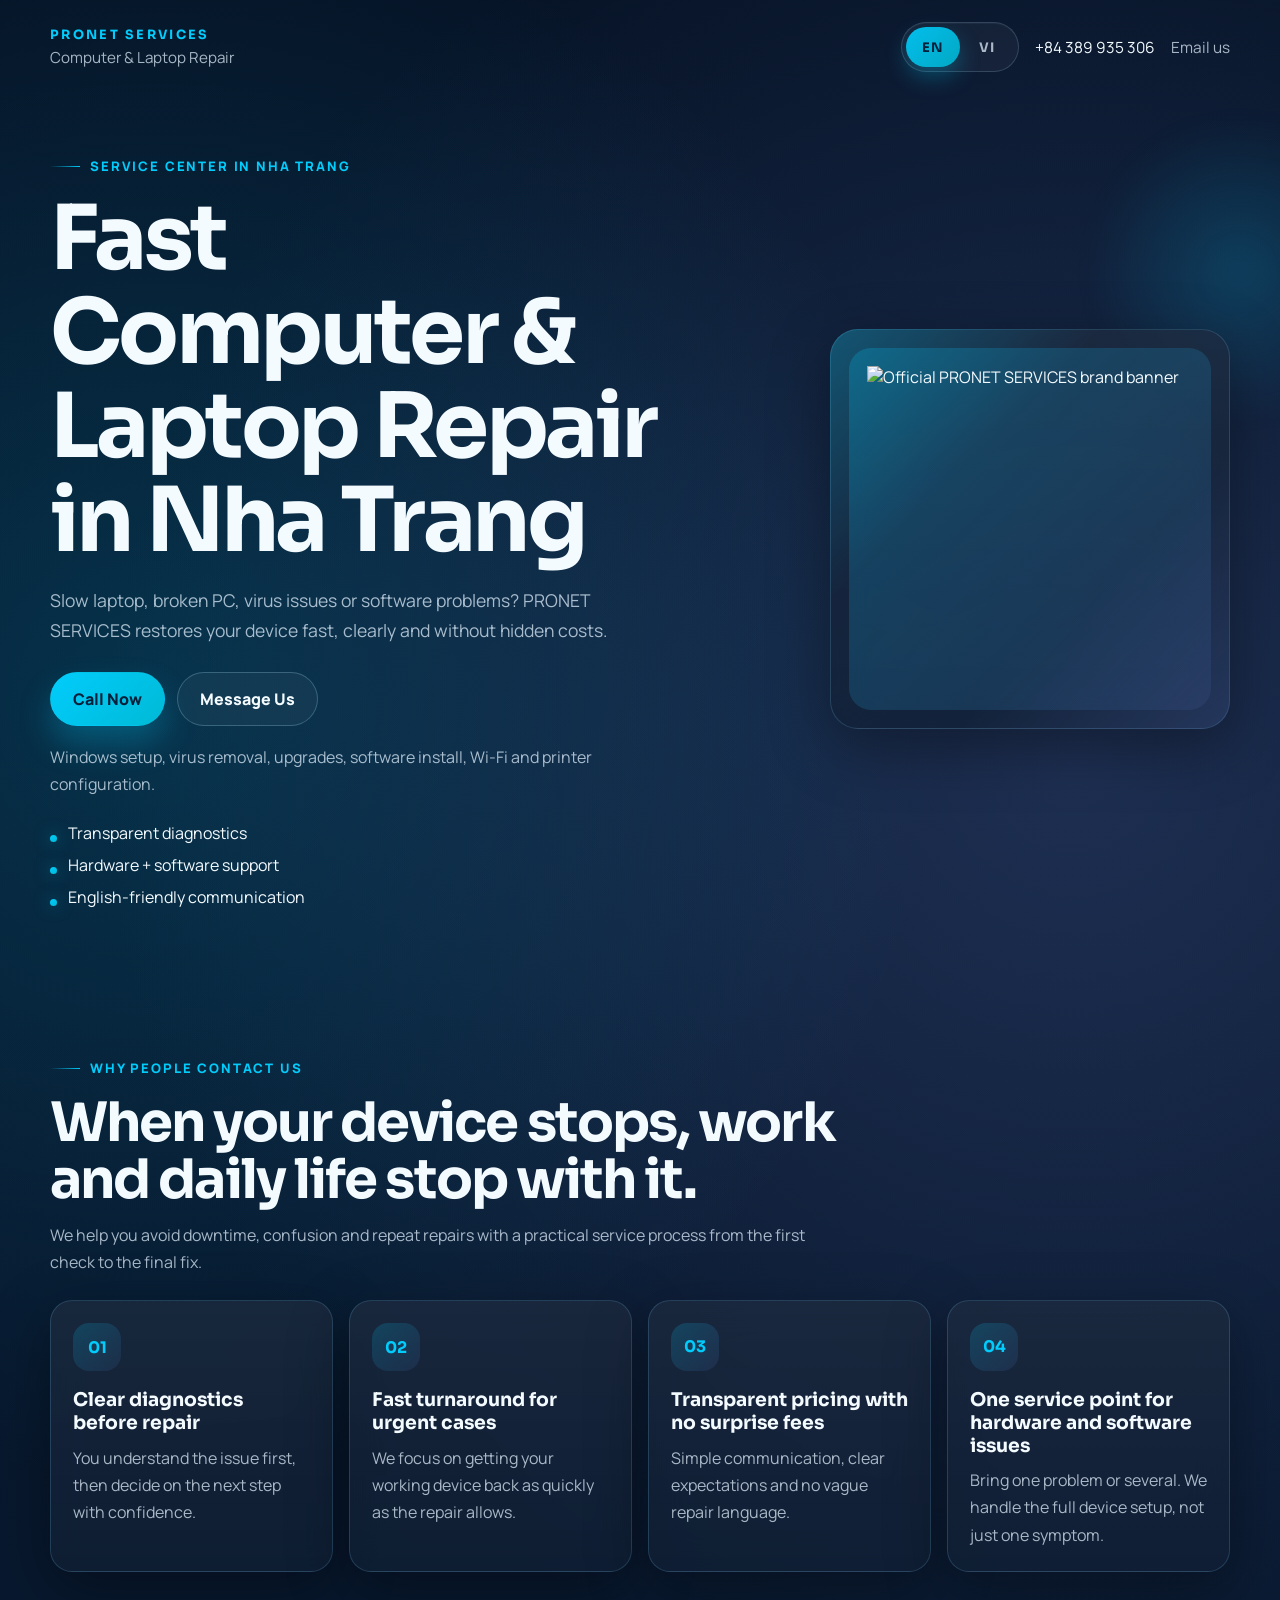
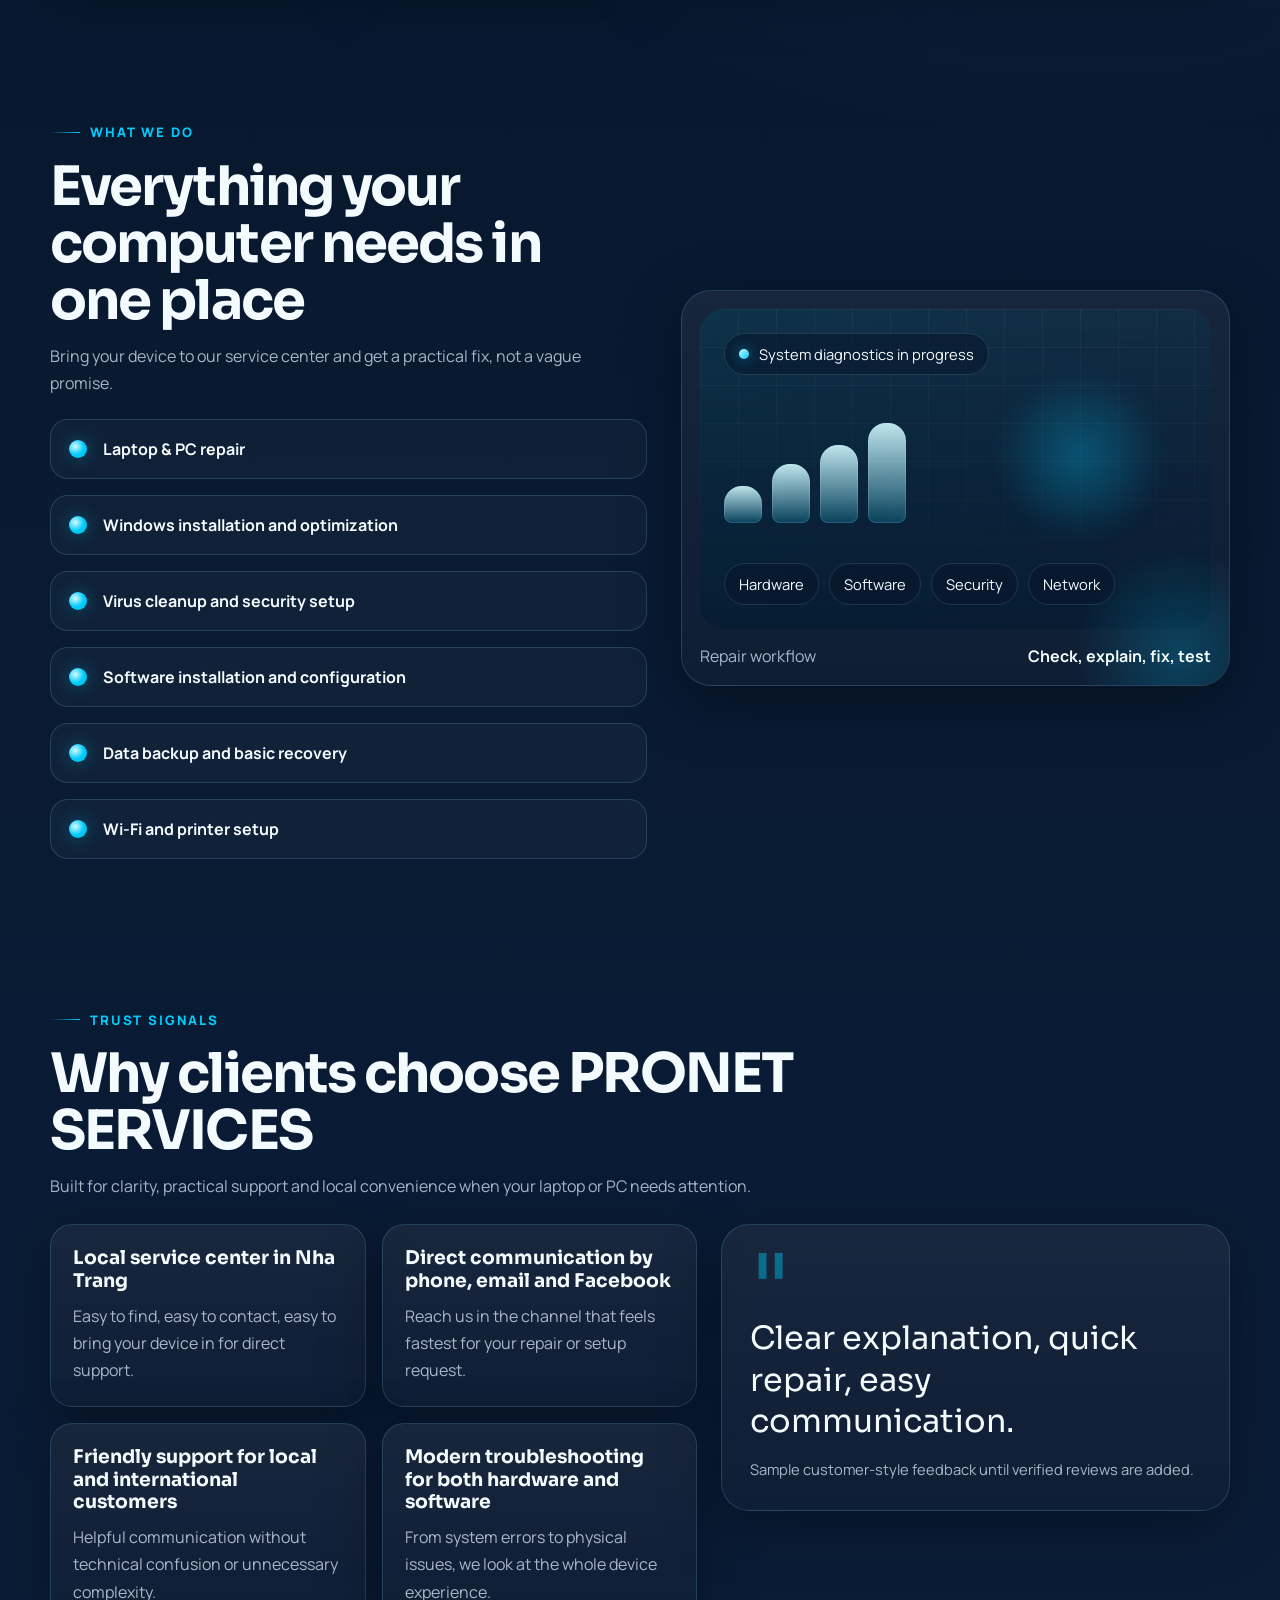
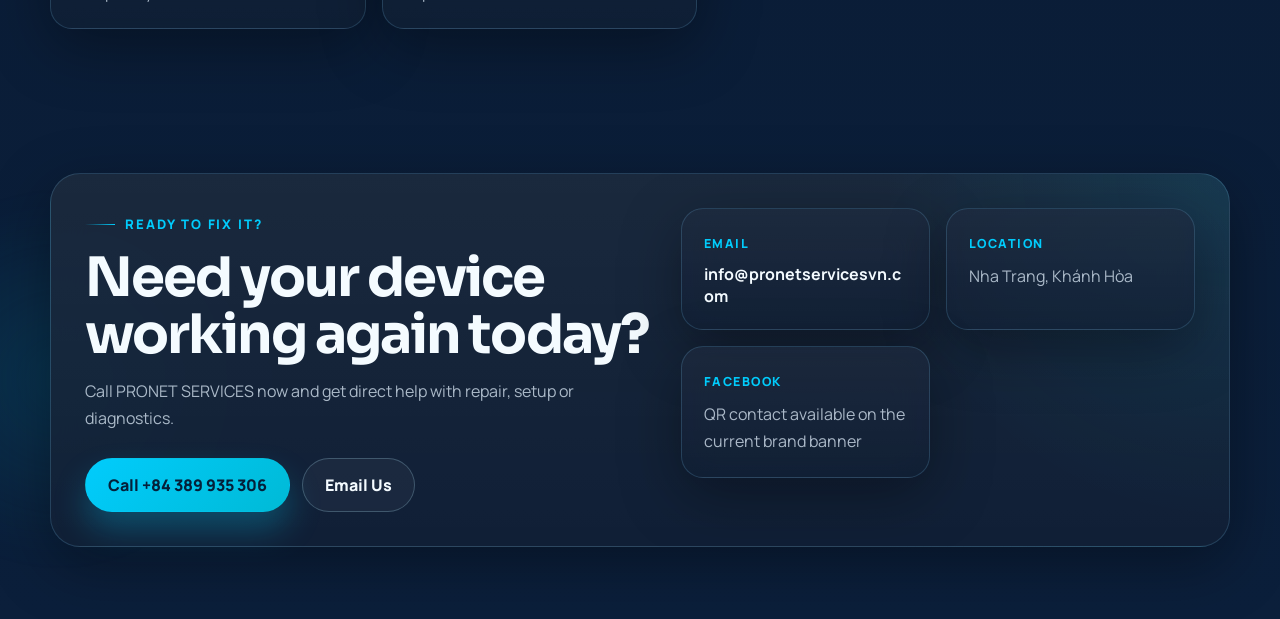
==== test/index.html @ 12da3a69 "Add base styles for the application with CSS variables and responsive design" ====
<!DOCTYPE html>
<html lang="en">
<head>
  <meta charset="UTF-8">
  <meta name="viewport" content="width=device-width, initial-scale=1.0">
  <title>PRONET SERVICES | Computer & Laptop Repair in Nha Trang</title>
  <meta
    name="description"
    content="Fast computer and laptop repair in Nha Trang. Windows setup, virus removal, upgrades, software installation, Wi-Fi and printer configuration."
    data-i18n-content="metaDescription"
  >
  <link rel="preconnect" href="https://fonts.googleapis.com">
  <link rel="preconnect" href="https://fonts.gstatic.com" crossorigin>
  <link
    href="https://fonts.googleapis.com/css2?family=Manrope:wght@400;500;600;700;800&family=Sora:wght@500;600;700;800&display=swap"
    rel="stylesheet"
  >
  <link rel="stylesheet" href="styles.css">
</head>
<body>
  <div class="page-shell">
    <header class="topbar">
      <a class="brand" href="#hero" aria-label="PRONET SERVICES home" data-i18n-aria-label="brandAriaLabel">
        <span class="brand-kicker">PRONET SERVICES</span>
        <span class="brand-text" data-i18n="brandText">Computer &amp; Laptop Repair</span>
      </a>

      <div class="topbar-actions">
        <div class="locale-switcher" role="group" aria-label="Language switcher" data-i18n-aria-label="languageSwitcher">
          <button class="locale-button is-active" type="button" data-lang="en" aria-pressed="true">EN</button>
          <button class="locale-button" type="button" data-lang="vi" aria-pressed="false">VI</button>
        </div>
        <a class="topbar-link" href="tel:+84389935306">+84 389 935 306</a>
        <a class="topbar-link muted" href="mailto:info@pronetservicesvn.com" data-i18n="emailUs">Email us</a>
      </div>
    </header>

    <main>
      <section class="hero section" id="hero">
        <div class="container hero-grid">
          <div class="hero-copy">
            <p class="eyebrow" data-i18n="heroEyebrow">Service Center in Nha Trang</p>
            <h1 data-i18n="heroTitle">Fast Computer &amp; Laptop Repair in Nha Trang</h1>
            <p class="hero-lead" data-i18n="heroLead">
              Slow laptop, broken PC, virus issues or software problems? PRONET SERVICES restores your
              device fast, clearly and without hidden costs.
            </p>

            <div class="cta-row">
              <a class="btn btn-primary" href="tel:+84389935306" data-i18n="callNow">Call Now</a>
              <a class="btn btn-secondary" href="mailto:info@pronetservicesvn.com" data-i18n="messageUs">Message Us</a>
            </div>

            <p class="support-line" data-i18n="supportLine">
              Windows setup, virus removal, upgrades, software install, Wi-Fi and printer configuration.
            </p>

            <ul class="hero-points" aria-label="Core benefits" data-i18n-aria-label="heroPointsAriaLabel">
              <li data-i18n="heroPoint1">Transparent diagnostics</li>
              <li data-i18n="heroPoint2">Hardware + software support</li>
              <li data-i18n="heroPoint3">English-friendly communication</li>
            </ul>
          </div>

          <div class="hero-visual">
            <div class="brand-card">
              <div class="image-frame">
                <img
                  src="Frame%2048096189.jpg"
                  alt="Official PRONET SERVICES brand banner"
                  data-i18n-alt="brandBannerAlt"
                  width="768"
                  height="768"
                  loading="eager"
                  decoding="async"
                >
              </div>
            </div>
          </div>
        </div>
      </section>

      <section class="benefits section" id="benefits">
        <div class="container">
          <div class="section-head">
            <p class="eyebrow" data-i18n="benefitsEyebrow">Why people contact us</p>
            <h2 data-i18n="benefitsTitle">When your device stops, work and daily life stop with it.</h2>
            <p data-i18n="benefitsLead">
              We help you avoid downtime, confusion and repeat repairs with a practical service process
              from the first check to the final fix.
            </p>
          </div>

          <div class="benefits-grid">
            <article class="info-card">
              <span class="card-index">01</span>
              <h3 data-i18n="benefit1Title">Clear diagnostics before repair</h3>
              <p data-i18n="benefit1Text">You understand the issue first, then decide on the next step with confidence.</p>
            </article>
            <article class="info-card">
              <span class="card-index">02</span>
              <h3 data-i18n="benefit2Title">Fast turnaround for urgent cases</h3>
              <p data-i18n="benefit2Text">We focus on getting your working device back as quickly as the repair allows.</p>
            </article>
            <article class="info-card">
              <span class="card-index">03</span>
              <h3 data-i18n="benefit3Title">Transparent pricing with no surprise fees</h3>
              <p data-i18n="benefit3Text">Simple communication, clear expectations and no vague repair language.</p>
            </article>
            <article class="info-card">
              <span class="card-index">04</span>
              <h3 data-i18n="benefit4Title">One service point for hardware and software issues</h3>
              <p data-i18n="benefit4Text">Bring one problem or several. We handle the full device setup, not just one symptom.</p>
            </article>
          </div>
        </div>
      </section>

      <section class="services section" id="services">
        <div class="container services-grid">
          <div class="services-copy">
            <div class="section-head compact">
              <p class="eyebrow" data-i18n="servicesEyebrow">What we do</p>
              <h2 data-i18n="servicesTitle">Everything your computer needs in one place</h2>
              <p data-i18n="servicesLead">
                Bring your device to our service center and get a practical fix, not a vague promise.
              </p>
            </div>

            <div class="service-list" role="list" aria-label="Services" data-i18n-aria-label="servicesListAriaLabel">
              <div class="service-item" role="listitem" data-i18n="service1">Laptop &amp; PC repair</div>
              <div class="service-item" role="listitem" data-i18n="service2">Windows installation and optimization</div>
              <div class="service-item" role="listitem" data-i18n="service3">Virus cleanup and security setup</div>
              <div class="service-item" role="listitem" data-i18n="service4">Software installation and configuration</div>
              <div class="service-item" role="listitem" data-i18n="service5">Data backup and basic recovery</div>
              <div class="service-item" role="listitem" data-i18n="service6">Wi-Fi and printer setup</div>
            </div>
          </div>

          <div class="service-visual-card" aria-hidden="true">
            <div class="visual-screen">
              <div class="screen-glow"></div>
              <div class="screen-grid"></div>
              <div class="screen-content">
                <div class="status-row">
                  <span class="status-dot"></span>
                  <span data-i18n="statusRow">System diagnostics in progress</span>
                </div>
                <div class="signal-bars">
                  <span></span>
                  <span></span>
                  <span></span>
                  <span></span>
                </div>
                <div class="visual-tags">
                  <span data-i18n="tagHardware">Hardware</span>
                  <span data-i18n="tagSoftware">Software</span>
                  <span data-i18n="tagSecurity">Security</span>
                  <span data-i18n="tagNetwork">Network</span>
                </div>
              </div>
            </div>
            <div class="visual-footer">
              <span data-i18n="workflowLabel">Repair workflow</span>
              <strong data-i18n="workflowValue">Check, explain, fix, test</strong>
            </div>
          </div>
        </div>
      </section>

      <section class="trust section" id="trust">
        <div class="container">
          <div class="section-head">
            <p class="eyebrow" data-i18n="trustEyebrow">Trust signals</p>
            <h2 data-i18n="trustTitle">Why clients choose PRONET SERVICES</h2>
            <p data-i18n="trustLead">
              Built for clarity, practical support and local convenience when your laptop or PC needs
              attention.
            </p>
          </div>

          <div class="trust-layout">
            <div class="trust-grid">
              <article class="trust-card">
                <h3 data-i18n="trust1Title">Local service center in Nha Trang</h3>
                <p data-i18n="trust1Text">Easy to find, easy to contact, easy to bring your device in for direct support.</p>
              </article>
              <article class="trust-card">
                <h3 data-i18n="trust2Title">Direct communication by phone, email and Facebook</h3>
                <p data-i18n="trust2Text">Reach us in the channel that feels fastest for your repair or setup request.</p>
              </article>
              <article class="trust-card">
                <h3 data-i18n="trust3Title">Friendly support for local and international customers</h3>
                <p data-i18n="trust3Text">Helpful communication without technical confusion or unnecessary complexity.</p>
              </article>
              <article class="trust-card">
                <h3 data-i18n="trust4Title">Modern troubleshooting for both hardware and software</h3>
                <p data-i18n="trust4Text">From system errors to physical issues, we look at the whole device experience.</p>
              </article>
            </div>

            <aside class="quote-panel">
              <p class="quote-mark">"</p>
              <blockquote data-i18n="quoteText">
                Clear explanation, quick repair, easy communication.
              </blockquote>
              <p class="quote-note" data-i18n="quoteNote">Sample customer-style feedback until verified reviews are added.</p>
            </aside>
          </div>
        </div>
      </section>

      <section class="contact section" id="contact">
        <div class="container">
          <div class="contact-card">
            <div class="contact-copy">
              <p class="eyebrow" data-i18n="contactEyebrow">Ready to fix it?</p>
              <h2 data-i18n="contactTitle">Need your device working again today?</h2>
              <p data-i18n="contactLead">
                Call PRONET SERVICES now and get direct help with repair, setup or diagnostics.
              </p>

              <div class="cta-row">
                <a class="btn btn-primary" href="tel:+84389935306" data-i18n="contactCall">Call +84 389 935 306</a>
                <a class="btn btn-secondary" href="mailto:info@pronetservicesvn.com" data-i18n="contactEmail">Email Us</a>
              </div>
            </div>

            <div class="contact-details">
              <div class="detail-card">
                <span class="detail-label" data-i18n="detailEmail">Email</span>
                <a href="mailto:info@pronetservicesvn.com">info@pronetservicesvn.com</a>
              </div>
              <div class="detail-card">
                <span class="detail-label" data-i18n="detailLocation">Location</span>
                <p data-i18n="locationValue">Nha Trang, Khanh Hoa</p>
              </div>
              <div class="detail-card">
                <span class="detail-label" data-i18n="detailFacebook">Facebook</span>
                <p data-i18n="facebookNote">QR contact available on the current brand banner</p>
              </div>
            </div>
          </div>
        </div>
      </section>
    </main>
  </div>

  <script>
    const translations = {
      en: {
        pageTitle: "PRONET SERVICES | Computer & Laptop Repair in Nha Trang",
        metaDescription: "Fast computer and laptop repair in Nha Trang. Windows setup, virus removal, upgrades, software installation, Wi-Fi and printer configuration.",
        brandAriaLabel: "PRONET SERVICES home",
        brandText: "Computer & Laptop Repair",
        languageSwitcher: "Language switcher",
        emailUs: "Email us",
        heroEyebrow: "Service Center in Nha Trang",
        heroTitle: "Fast Computer & Laptop Repair in Nha Trang",
        heroLead: "Slow laptop, broken PC, virus issues or software problems? PRONET SERVICES restores your device fast, clearly and without hidden costs.",
        callNow: "Call Now",
        messageUs: "Message Us",
        supportLine: "Windows setup, virus removal, upgrades, software install, Wi-Fi and printer configuration.",
        heroPointsAriaLabel: "Core benefits",
        heroPoint1: "Transparent diagnostics",
        heroPoint2: "Hardware + software support",
        heroPoint3: "English-friendly communication",
        brandBannerAlt: "Official PRONET SERVICES brand banner",
        benefitsEyebrow: "Why people contact us",
        benefitsTitle: "When your device stops, work and daily life stop with it.",
        benefitsLead: "We help you avoid downtime, confusion and repeat repairs with a practical service process from the first check to the final fix.",
        benefit1Title: "Clear diagnostics before repair",
        benefit1Text: "You understand the issue first, then decide on the next step with confidence.",
        benefit2Title: "Fast turnaround for urgent cases",
        benefit2Text: "We focus on getting your working device back as quickly as the repair allows.",
        benefit3Title: "Transparent pricing with no surprise fees",
        benefit3Text: "Simple communication, clear expectations and no vague repair language.",
        benefit4Title: "One service point for hardware and software issues",
        benefit4Text: "Bring one problem or several. We handle the full device setup, not just one symptom.",
        servicesEyebrow: "What we do",
        servicesTitle: "Everything your computer needs in one place",
        servicesLead: "Bring your device to our service center and get a practical fix, not a vague promise.",
        servicesListAriaLabel: "Services",
        service1: "Laptop & PC repair",
        service2: "Windows installation and optimization",
        service3: "Virus cleanup and security setup",
        service4: "Software installation and configuration",
        service5: "Data backup and basic recovery",
        service6: "Wi-Fi and printer setup",
        statusRow: "System diagnostics in progress",
        tagHardware: "Hardware",
        tagSoftware: "Software",
        tagSecurity: "Security",
        tagNetwork: "Network",
        workflowLabel: "Repair workflow",
        workflowValue: "Check, explain, fix, test",
        trustEyebrow: "Trust signals",
        trustTitle: "Why clients choose PRONET SERVICES",
        trustLead: "Built for clarity, practical support and local convenience when your laptop or PC needs attention.",
        trust1Title: "Local service center in Nha Trang",
        trust1Text: "Easy to find, easy to contact, easy to bring your device in for direct support.",
        trust2Title: "Direct communication by phone, email and Facebook",
        trust2Text: "Reach us in the channel that feels fastest for your repair or setup request.",
        trust3Title: "Friendly support for local and international customers",
        trust3Text: "Helpful communication without technical confusion or unnecessary complexity.",
        trust4Title: "Modern troubleshooting for both hardware and software",
        trust4Text: "From system errors to physical issues, we look at the whole device experience.",
        quoteText: "Clear explanation, quick repair, easy communication.",
        quoteNote: "Sample customer-style feedback until verified reviews are added.",
        contactEyebrow: "Ready to fix it?",
        contactTitle: "Need your device working again today?",
        contactLead: "Call PRONET SERVICES now and get direct help with repair, setup or diagnostics.",
        contactCall: "Call +84 389 935 306",
        contactEmail: "Email Us",
        detailEmail: "Email",
        detailLocation: "Location",
        locationValue: "Nha Trang, Khánh Hòa",
        detailFacebook: "Facebook",
        facebookNote: "QR contact available on the current brand banner"
      },
      vi: {
        pageTitle: "PRONET SERVICES | Sửa chữa máy tính và laptop tại Nha Trang",
        metaDescription: "Sửa chữa máy tính và laptop nhanh tại Nha Trang. Cài đặt Windows, diệt virus, nâng cấp, cài đặt phần mềm, cấu hình Wi-Fi và máy in.",
        brandAriaLabel: "Trang chủ PRONET SERVICES",
        brandText: "Sửa chữa máy tính và laptop",
        languageSwitcher: "Bộ chuyển đổi ngôn ngữ",
        emailUs: "Gửi email",
        heroEyebrow: "Trung tâm dịch vụ tại Nha Trang",
        heroTitle: "Sửa chữa máy tính và laptop nhanh tại Nha Trang",
        heroLead: "Laptop chậm, PC hỏng, nhiễm virus hoặc lỗi phần mềm? PRONET SERVICES giúp thiết bị của bạn hoạt động trở lại nhanh, rõ ràng và không có chi phí ẩn.",
        callNow: "Gọi ngay",
        messageUs: "Nhắn tin",
        supportLine: "Cài đặt Windows, diệt virus, nâng cấp, cài đặt phần mềm, cấu hình Wi-Fi và máy in.",
        heroPointsAriaLabel: "Lợi ích chính",
        heroPoint1: "Chẩn đoán rõ ràng",
        heroPoint2: "Hỗ trợ cả phần cứng và phần mềm",
        heroPoint3: "Hỗ trợ giao tiếp thân thiện",
        brandBannerAlt: "Banner thương hiệu chính thức của PRONET SERVICES",
        benefitsEyebrow: "Lý do khách hàng tìm đến chúng tôi",
        benefitsTitle: "Khi thiết bị của bạn dừng hoạt động, công việc và cuộc sống hằng ngày cũng bị gián đoạn.",
        benefitsLead: "Chúng tôi giúp bạn giảm thời gian gián đoạn, tránh mơ hồ và hạn chế sửa lại nhiều lần bằng quy trình rõ ràng từ lúc kiểm tra đến khi khắc phục xong.",
        benefit1Title: "Kiểm tra và chẩn đoán rõ ràng trước khi sửa",
        benefit1Text: "Bạn hiểu rõ vấn đề trước, sau đó mới quyết định cách xử lý phù hợp.",
        benefit2Title: "Xử lý nhanh cho trường hợp gấp",
        benefit2Text: "Chúng tôi ưu tiên trả lại thiết bị hoạt động sớm nhất có thể.",
        benefit3Title: "Chi phí minh bạch, không phát sinh bất ngờ",
        benefit3Text: "Trao đổi đơn giản, kỳ vọng rõ ràng và không mơ hồ trong báo giá.",
        benefit4Title: "Một điểm dịch vụ cho cả lỗi phần cứng và phần mềm",
        benefit4Text: "Dù bạn gặp một vấn đề hay nhiều vấn đề, chúng tôi đều có thể hỗ trợ tổng thể cho thiết bị.",
        servicesEyebrow: "Dịch vụ của chúng tôi",
        servicesTitle: "Mọi thứ máy tính của bạn cần, trong cùng một nơi",
        servicesLead: "Mang thiết bị đến trung tâm dịch vụ và nhận giải pháp thực tế, không chỉ là lời hứa mơ hồ.",
        servicesListAriaLabel: "Danh sách dịch vụ",
        service1: "Sửa chữa laptop và PC",
        service2: "Cài đặt và tối ưu Windows",
        service3: "Diệt virus và thiết lập bảo mật",
        service4: "Cài đặt và cấu hình phần mềm",
        service5: "Sao lưu và khôi phục dữ liệu cơ bản",
        service6: "Cài đặt Wi-Fi và máy in",
        statusRow: "Đang kiểm tra hệ thống",
        tagHardware: "Phần cứng",
        tagSoftware: "Phần mềm",
        tagSecurity: "Bảo mật",
        tagNetwork: "Mạng",
        workflowLabel: "Quy trình xử lý",
        workflowValue: "Kiểm tra, tư vấn, sửa chữa, kiểm thử",
        trustEyebrow: "Lý do để tin tưởng",
        trustTitle: "Vì sao khách hàng chọn PRONET SERVICES",
        trustLead: "Chúng tôi tập trung vào sự rõ ràng, hỗ trợ thực tế và sự thuận tiện tại địa phương khi laptop hoặc PC của bạn gặp vấn đề.",
        trust1Title: "Trung tâm dịch vụ tại Nha Trang",
        trust1Text: "Dễ tìm, dễ liên hệ và dễ mang thiết bị đến để được hỗ trợ trực tiếp.",
        trust2Title: "Liên hệ trực tiếp qua điện thoại, email và Facebook",
        trust2Text: "Liên hệ qua kênh thuận tiện nhất cho yêu cầu sửa chữa hoặc cài đặt của bạn.",
        trust3Title: "Hỗ trợ thân thiện cho khách hàng địa phương và quốc tế",
        trust3Text: "Trao đổi dễ hiểu, không gây rối bởi quá nhiều thuật ngữ kỹ thuật.",
        trust4Title: "Chẩn đoán hiện đại cho cả phần cứng và phần mềm",
        trust4Text: "Từ lỗi hệ thống đến sự cố phần cứng, chúng tôi đánh giá tổng thể tình trạng thiết bị.",
        quoteText: "Giải thích rõ ràng, sửa chữa nhanh, giao tiếp dễ dàng.",
        quoteNote: "Nội dung mô phỏng đánh giá khách hàng cho đến khi có nhận xét xác thực.",
        contactEyebrow: "Sẵn sàng sửa chữa?",
        contactTitle: "Cần thiết bị hoạt động trở lại ngay hôm nay?",
        contactLead: "Hãy gọi cho PRONET SERVICES ngay để nhận hỗ trợ trực tiếp về sửa chữa, cài đặt hoặc chẩn đoán.",
        contactCall: "Gọi +84 389 935 306",
        contactEmail: "Gửi email",
        detailEmail: "Email",
        detailLocation: "Địa điểm",
        locationValue: "Nha Trang, Khanh Hoa",
        detailFacebook: "Facebook",
        facebookNote: "Mã QR liên hệ hiện có trên banner thương hiệu"
      }
    };

    const languageStorageKey = "site-language";
    const localeButtons = document.querySelectorAll(".locale-button");

    function applyTranslations(lang) {
      const dictionary = translations[lang] || translations.en;

      document.documentElement.lang = lang;
      document.title = dictionary.pageTitle;

      document.querySelectorAll("[data-i18n]").forEach((node) => {
        const key = node.dataset.i18n;
        if (dictionary[key]) {
          node.textContent = dictionary[key];
        }
      });

      document.querySelectorAll("[data-i18n-aria-label]").forEach((node) => {
        const key = node.dataset.i18nAriaLabel;
        if (dictionary[key]) {
          node.setAttribute("aria-label", dictionary[key]);
        }
      });

      document.querySelectorAll("[data-i18n-alt]").forEach((node) => {
        const key = node.dataset.i18nAlt;
        if (dictionary[key]) {
          node.setAttribute("alt", dictionary[key]);
        }
      });

      document.querySelectorAll("[data-i18n-content]").forEach((node) => {
        const key = node.dataset.i18nContent;
        if (dictionary[key]) {
          node.setAttribute("content", dictionary[key]);
        }
      });

      localeButtons.forEach((button) => {
        const isActive = button.dataset.lang === lang;
        button.classList.toggle("is-active", isActive);
        button.setAttribute("aria-pressed", String(isActive));
      });
    }

    function setLanguage(lang) {
      applyTranslations(lang);
      localStorage.setItem(languageStorageKey, lang);
    }

    localeButtons.forEach((button) => {
      button.addEventListener("click", () => {
        setLanguage(button.dataset.lang);
      });
    });

    const savedLanguage = localStorage.getItem(languageStorageKey);
    const initialLanguage = savedLanguage && translations[savedLanguage] ? savedLanguage : "en";
    applyTranslations(initialLanguage);
  </script>
</body>
</html>
---- test/styles.css ----
:root {
  --bg: #08182e;
  --bg-soft: #102544;
  --panel: rgba(10, 25, 48, 0.72);
  --panel-strong: rgba(15, 33, 62, 0.94);
  --line: rgba(129, 210, 255, 0.18);
  --line-strong: rgba(1, 204, 252, 0.38);
  --text: #f4fbff;
  --muted: rgba(228, 243, 255, 0.72);
  --primary: #01ccfc;
  --secondary: #00bad6;
  --brand: #425893;
  --brand-deep: #14395e;
  --shadow: 0 18px 60px rgba(0, 0, 0, 0.34);
  --radius-xl: 28px;
  --radius-lg: 22px;
  --radius-md: 16px;
  --container: 1180px;
}

*,
*::before,
*::after {
  box-sizing: border-box;
}

html {
  scroll-behavior: smooth;
}

body {
  margin: 0;
  min-width: 320px;
  background:
    radial-gradient(circle at 12% 18%, rgba(1, 204, 252, 0.16), transparent 24%),
    radial-gradient(circle at 84% 20%, rgba(66, 88, 147, 0.38), transparent 30%),
    linear-gradient(180deg, #061326 0%, #08182e 42%, #0b1f3b 100%);
  color: var(--text);
  font-family: "Manrope", "Segoe UI", sans-serif;
}

img {
  display: block;
  max-width: 100%;
}

a {
  color: inherit;
  text-decoration: none;
}

button,
a,
input,
textarea,
select {
  -webkit-tap-highlight-color: transparent;
}

:focus-visible {
  outline: 2px solid var(--primary);
  outline-offset: 3px;
}

.page-shell {
  position: relative;
  overflow: clip;
}

.page-shell::before,
.page-shell::after {
  content: "";
  position: absolute;
  inset: auto;
  pointer-events: none;
  z-index: 0;
}

.page-shell::before {
  top: 110px;
  right: -120px;
  width: 320px;
  height: 320px;
  border-radius: 50%;
  background: radial-gradient(circle, rgba(1, 204, 252, 0.18), transparent 68%);
  filter: blur(12px);
}

.page-shell::after {
  bottom: 60px;
  left: -120px;
  width: 360px;
  height: 360px;
  border-radius: 50%;
  background: radial-gradient(circle, rgba(0, 186, 214, 0.14), transparent 70%);
  filter: blur(18px);
}

.container,
.topbar {
  position: relative;
  z-index: 1;
  width: min(calc(100% - 32px), var(--container));
  margin: 0 auto;
}

.topbar {
  display: flex;
  align-items: center;
  justify-content: space-between;
  gap: 18px;
  padding: 22px 0 6px;
}

.brand {
  display: inline-flex;
  flex-direction: column;
  gap: 4px;
}

.brand-kicker {
  font-family: "Sora", "Segoe UI", sans-serif;
  font-size: 0.8rem;
  font-weight: 700;
  letter-spacing: 0.18em;
  text-transform: uppercase;
  color: var(--primary);
}

.brand-text {
  color: var(--muted);
  font-size: 0.95rem;
}

.topbar-actions {
  display: flex;
  align-items: center;
  flex-wrap: wrap;
  justify-content: flex-end;
  gap: 16px;
}

.topbar-link {
  font-size: 0.96rem;
  color: var(--text);
}

.topbar-link.muted {
  color: var(--muted);
}

.locale-switcher {
  display: inline-flex;
  align-items: center;
  padding: 4px;
  border: 1px solid rgba(180, 234, 255, 0.18);
  border-radius: 999px;
  background: rgba(255, 255, 255, 0.04);
  box-shadow: inset 0 1px 0 rgba(255, 255, 255, 0.04);
}

.locale-button {
  min-width: 54px;
  min-height: 40px;
  padding: 0 14px;
  border: 0;
  border-radius: 999px;
  background: transparent;
  color: var(--muted);
  font-family: "Sora", "Segoe UI", sans-serif;
  font-size: 0.82rem;
  font-weight: 700;
  letter-spacing: 0.08em;
  text-transform: uppercase;
  cursor: pointer;
  transition:
    color 0.22s ease,
    background-color 0.22s ease,
    box-shadow 0.22s ease,
    transform 0.22s ease;
}

.locale-button:hover {
  color: var(--text);
  transform: translateY(-1px);
}

.locale-button.is-active {
  background: linear-gradient(135deg, rgba(1, 204, 252, 0.92), rgba(0, 186, 214, 0.88));
  color: #04203a;
  box-shadow: 0 10px 22px rgba(1, 204, 252, 0.28);
}

.section {
  padding: 42px 0;
}

.hero {
  padding-top: 22px;
  padding-bottom: 34px;
}

.hero-grid,
.services-grid,
.trust-layout,
.contact-card {
  display: grid;
  gap: 22px;
}

.hero-grid {
  align-items: center;
}

.eyebrow {
  display: inline-flex;
  align-items: center;
  gap: 10px;
  margin: 0 0 14px;
  color: var(--primary);
  font-size: 0.82rem;
  font-weight: 800;
  letter-spacing: 0.14em;
  text-transform: uppercase;
}

.eyebrow::before {
  content: "";
  width: 30px;
  height: 1px;
  background: linear-gradient(90deg, transparent, var(--primary));
}

h1,
h2,
h3 {
  margin: 0;
  font-family: "Sora", "Segoe UI", sans-serif;
  line-height: 1.05;
}

h1 {
  max-width: 11ch;
  font-size: clamp(2.7rem, 7vw, 5.7rem);
  letter-spacing: -0.04em;
}

h2 {
  font-size: clamp(2rem, 4.8vw, 3.4rem);
  letter-spacing: -0.035em;
}

h3 {
  font-size: 1.18rem;
  line-height: 1.2;
}

p {
  margin: 0;
  color: var(--muted);
  line-height: 1.7;
}

.hero-lead {
  max-width: 640px;
  margin-top: 18px;
  font-size: 1.1rem;
}

.support-line {
  margin-top: 18px;
  max-width: 700px;
}

.cta-row {
  display: flex;
  flex-wrap: wrap;
  gap: 12px;
  margin-top: 26px;
}

.btn {
  display: inline-flex;
  align-items: center;
  justify-content: center;
  min-height: 54px;
  padding: 0 22px;
  border: 1px solid transparent;
  border-radius: 999px;
  font-weight: 800;
  transition:
    transform 0.22s ease,
    box-shadow 0.22s ease,
    border-color 0.22s ease,
    background-color 0.22s ease;
}

.btn:hover {
  transform: translateY(-2px);
}

.btn-primary {
  background: linear-gradient(135deg, var(--primary), var(--secondary));
  color: #04203a;
  box-shadow: 0 18px 32px rgba(1, 204, 252, 0.26);
}

.btn-primary:hover {
  box-shadow: 0 20px 40px rgba(1, 204, 252, 0.34);
}

.btn-secondary {
  border-color: rgba(180, 234, 255, 0.24);
  background: rgba(255, 255, 255, 0.04);
  color: var(--text);
}

.btn-secondary:hover {
  border-color: var(--line-strong);
  background: rgba(1, 204, 252, 0.08);
}

.hero-points {
  display: grid;
  gap: 10px;
  margin: 24px 0 0;
  padding: 0;
  list-style: none;
}

.hero-points li {
  position: relative;
  padding-left: 18px;
  color: var(--text);
}

.hero-points li::before {
  content: "";
  position: absolute;
  top: 0.78em;
  left: 0;
  width: 7px;
  height: 7px;
  border-radius: 50%;
  background: linear-gradient(135deg, var(--primary), var(--secondary));
  box-shadow: 0 0 16px rgba(1, 204, 252, 0.5);
}

.hero-visual {
  position: relative;
  display: grid;
  justify-items: center;
}

.brand-card,
.info-card,
.service-visual-card,
.trust-card,
.quote-panel,
.contact-card,
.detail-card {
  border: 1px solid var(--line);
  background:
    linear-gradient(180deg, rgba(255, 255, 255, 0.06), rgba(255, 255, 255, 0.02)),
    var(--panel);
  box-shadow: var(--shadow);
  backdrop-filter: blur(18px);
}

.brand-card {
  position: relative;
  width: min(100%, 400px);
  padding: 18px;
  border-radius: var(--radius-xl);
}

.brand-card::before {
  content: "";
  position: absolute;
  inset: -1px;
  border-radius: inherit;
  background: linear-gradient(135deg, rgba(1, 204, 252, 0.4), transparent 34%, transparent 66%, rgba(66, 88, 147, 0.55));
  opacity: 0.7;
  z-index: -1;
}

.image-frame {
  overflow: hidden;
  border-radius: 22px;
  background: linear-gradient(135deg, rgba(1, 204, 252, 0.22), rgba(66, 88, 147, 0.22));
  aspect-ratio: 1 / 1;
  padding: 18px;
}

.image-frame img {
  width: 100%;
  height: 100%;
  object-fit: contain;
  object-position: center;
}

.section-head {
  max-width: 800px;
  margin-bottom: 24px;
}

.section-head p:last-child {
  margin-top: 14px;
}

.section-head.compact {
  margin-bottom: 0;
}

.benefits-grid,
.service-list,
.trust-grid,
.contact-details {
  display: grid;
  gap: 16px;
}

.info-card,
.trust-card,
.detail-card {
  padding: 22px;
  border-radius: var(--radius-lg);
  transition:
    transform 0.22s ease,
    border-color 0.22s ease,
    background-color 0.22s ease;
}

.info-card:hover,
.trust-card:hover,
.detail-card:hover {
  transform: translateY(-4px);
  border-color: var(--line-strong);
  background:
    linear-gradient(180deg, rgba(255, 255, 255, 0.08), rgba(255, 255, 255, 0.02)),
    rgba(8, 28, 53, 0.88);
}

.card-index {
  display: inline-flex;
  align-items: center;
  justify-content: center;
  width: 48px;
  height: 48px;
  margin-bottom: 18px;
  border-radius: 16px;
  background: linear-gradient(135deg, rgba(1, 204, 252, 0.18), rgba(66, 88, 147, 0.18));
  color: var(--primary);
  font-family: "Sora", "Segoe UI", sans-serif;
  font-weight: 700;
}

.info-card p,
.trust-card p,
.detail-card p {
  margin-top: 10px;
}

.services-grid {
  align-items: center;
}

.service-list {
  margin-top: 22px;
}

.service-item {
  position: relative;
  padding: 18px 20px 18px 52px;
  border: 1px solid var(--line);
  border-radius: 18px;
  background: rgba(255, 255, 255, 0.03);
  color: var(--text);
  font-weight: 700;
  transition:
    transform 0.22s ease,
    border-color 0.22s ease,
    background-color 0.22s ease;
}

.service-item::before {
  content: "";
  position: absolute;
  left: 18px;
  top: 50%;
  width: 18px;
  height: 18px;
  border-radius: 50%;
  transform: translateY(-50%);
  background: radial-gradient(circle at 35% 35%, #d6fbff, var(--primary) 52%, var(--secondary));
  box-shadow: 0 0 18px rgba(1, 204, 252, 0.36);
}

.service-item:hover {
  transform: translateY(-3px);
  border-color: var(--line-strong);
  background: rgba(1, 204, 252, 0.06);
}

.service-visual-card {
  position: relative;
  padding: 18px;
  border-radius: 30px;
  overflow: hidden;
}

.service-visual-card::after {
  content: "";
  position: absolute;
  inset: auto -60px -80px auto;
  width: 220px;
  height: 220px;
  border-radius: 50%;
  background: radial-gradient(circle, rgba(1, 204, 252, 0.22), transparent 68%);
}

.visual-screen {
  position: relative;
  min-height: 320px;
  overflow: hidden;
  border-radius: 24px;
  background:
    linear-gradient(180deg, rgba(6, 26, 46, 0.4), rgba(6, 26, 46, 0.88)),
    linear-gradient(135deg, rgba(1, 204, 252, 0.18), rgba(66, 88, 147, 0.24));
}

.screen-glow {
  position: absolute;
  inset: 18% 8% auto auto;
  width: 180px;
  height: 180px;
  border-radius: 50%;
  background: radial-gradient(circle, rgba(1, 204, 252, 0.3), transparent 66%);
  filter: blur(10px);
}

.screen-grid {
  position: absolute;
  inset: 0;
  background-image:
    linear-gradient(rgba(255, 255, 255, 0.06) 1px, transparent 1px),
    linear-gradient(90deg, rgba(255, 255, 255, 0.06) 1px, transparent 1px);
  background-size: 38px 38px;
  mask-image: linear-gradient(180deg, rgba(0, 0, 0, 0.75), transparent 100%);
}

.screen-content {
  position: relative;
  z-index: 1;
  display: flex;
  flex-direction: column;
  justify-content: space-between;
  min-height: 320px;
  padding: 24px;
}

.status-row {
  display: inline-flex;
  align-items: center;
  gap: 10px;
  align-self: flex-start;
  padding: 10px 14px;
  border: 1px solid rgba(180, 234, 255, 0.14);
  border-radius: 999px;
  background: rgba(8, 24, 46, 0.64);
  color: var(--text);
  font-size: 0.92rem;
}

.status-dot {
  width: 10px;
  height: 10px;
  border-radius: 50%;
  background: linear-gradient(135deg, #c6fbff, var(--primary));
  box-shadow: 0 0 14px rgba(1, 204, 252, 0.6);
}

.signal-bars {
  display: flex;
  align-items: flex-end;
  gap: 10px;
  height: 108px;
}

.signal-bars span {
  width: 38px;
  border-radius: 18px 18px 8px 8px;
  background: linear-gradient(180deg, rgba(210, 250, 255, 0.9), rgba(1, 204, 252, 0.18));
  box-shadow: inset 0 0 0 1px rgba(203, 247, 255, 0.16);
}

.signal-bars span:nth-child(1) {
  height: 34%;
}

.signal-bars span:nth-child(2) {
  height: 54%;
}

.signal-bars span:nth-child(3) {
  height: 72%;
}

.signal-bars span:nth-child(4) {
  height: 92%;
}

.visual-tags {
  display: flex;
  flex-wrap: wrap;
  gap: 10px;
}

.visual-tags span {
  padding: 10px 14px;
  border: 1px solid rgba(203, 247, 255, 0.12);
  border-radius: 999px;
  background: rgba(8, 24, 46, 0.66);
  color: var(--text);
  font-size: 0.92rem;
}

.visual-footer {
  position: relative;
  z-index: 1;
  display: flex;
  justify-content: space-between;
  gap: 12px;
  margin-top: 16px;
  color: var(--muted);
}

.visual-footer strong {
  color: var(--text);
}

.trust-layout {
  align-items: start;
}

.quote-panel {
  position: relative;
  padding: 28px;
  border-radius: 28px;
}

.quote-mark {
  margin: 0;
  color: rgba(1, 204, 252, 0.42);
  font-family: "Sora", "Segoe UI", sans-serif;
  font-size: 6rem;
  line-height: 0.8;
}

blockquote {
  margin: -12px 0 0;
  color: var(--text);
  font-family: "Sora", "Segoe UI", sans-serif;
  font-size: clamp(1.35rem, 3vw, 2rem);
  line-height: 1.3;
}

.quote-note {
  margin-top: 14px;
  font-size: 0.92rem;
}

.contact-card {
  padding: 24px;
  border-radius: 30px;
  align-items: start;
  background:
    radial-gradient(circle at top right, rgba(1, 204, 252, 0.1), transparent 28%),
    linear-gradient(180deg, rgba(255, 255, 255, 0.07), rgba(255, 255, 255, 0.03)),
    rgba(9, 25, 46, 0.84);
}

.contact-copy p:not(.eyebrow) {
  margin-top: 14px;
}

.detail-card {
  min-height: 100%;
}

.detail-label {
  display: inline-block;
  color: var(--primary);
  font-size: 0.78rem;
  font-weight: 800;
  letter-spacing: 0.12em;
  text-transform: uppercase;
}

.detail-card a {
  display: inline-block;
  margin-top: 10px;
  color: var(--text);
  font-weight: 700;
  overflow-wrap: anywhere;
}

@media (max-width: 767px) {
  .topbar {
    flex-direction: column;
    align-items: flex-start;
  }

  .topbar-actions,
  .cta-row {
    width: 100%;
  }

  .topbar-actions {
    justify-content: flex-start;
    flex-wrap: wrap;
  }

  .locale-switcher {
    order: -1;
  }

  .btn {
    width: 100%;
  }

  .visual-footer,
  .contact-details {
    grid-template-columns: 1fr;
  }
}

@media (min-width: 768px) {
  .section {
    padding: 58px 0;
  }

  .hero {
    padding-top: 34px;
    padding-bottom: 48px;
  }

  .hero-grid,
  .services-grid,
  .trust-layout,
  .contact-card {
    grid-template-columns: repeat(2, minmax(0, 1fr));
  }

  .benefits-grid,
  .trust-grid,
  .contact-details {
    grid-template-columns: repeat(2, minmax(0, 1fr));
  }

  .topbar-actions {
    justify-content: flex-end;
  }
}

@media (min-width: 1024px) {
  .section {
    padding: 72px 0;
  }

  .hero-grid {
    grid-template-columns: minmax(0, 1.08fr) minmax(360px, 0.92fr);
    gap: 36px;
  }

  .hero-visual {
    justify-items: end;
  }

  .services-grid {
    grid-template-columns: minmax(0, 1fr) minmax(360px, 0.92fr);
    gap: 34px;
  }

  .trust-layout {
    grid-template-columns: minmax(0, 1.12fr) minmax(300px, 0.88fr);
    gap: 24px;
  }

  .benefits-grid {
    grid-template-columns: repeat(4, minmax(0, 1fr));
  }

  .contact-card {
    grid-template-columns: minmax(0, 1.05fr) minmax(320px, 0.95fr);
    gap: 28px;
    padding: 34px;
  }
}
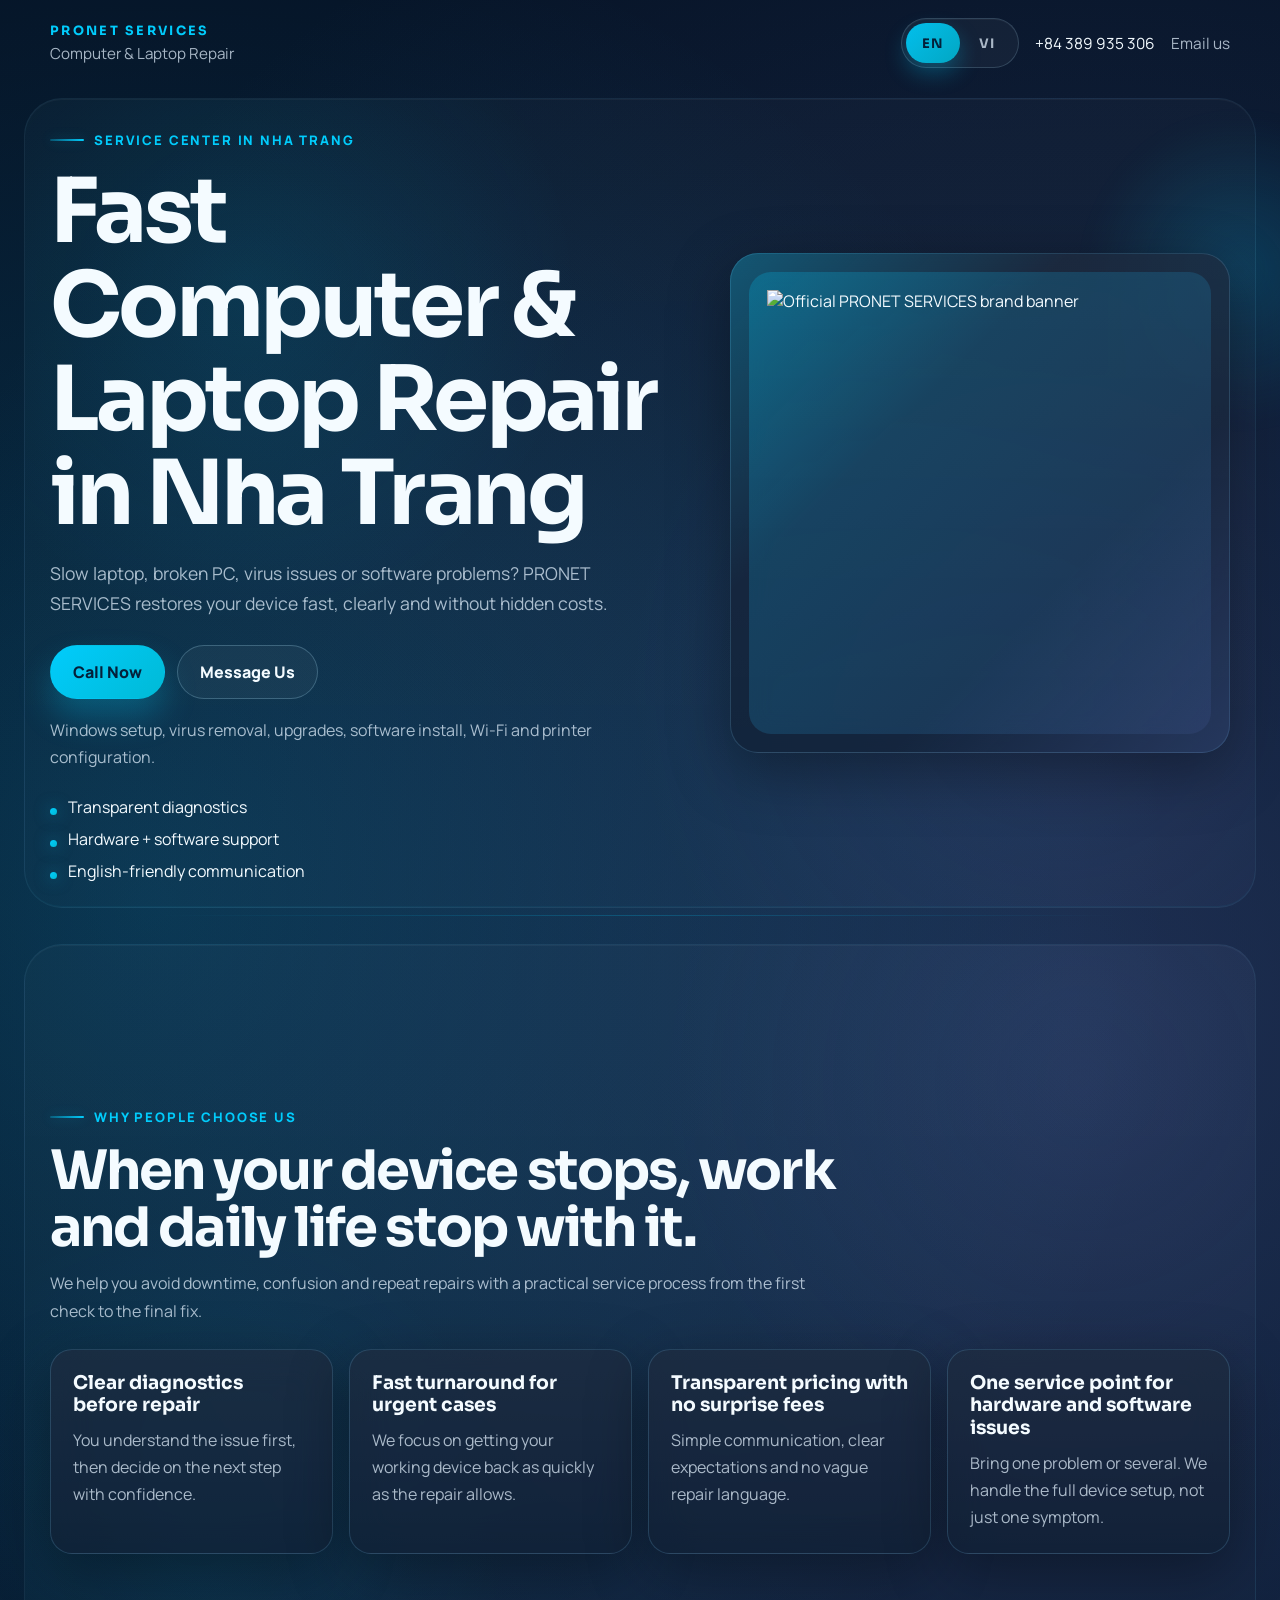
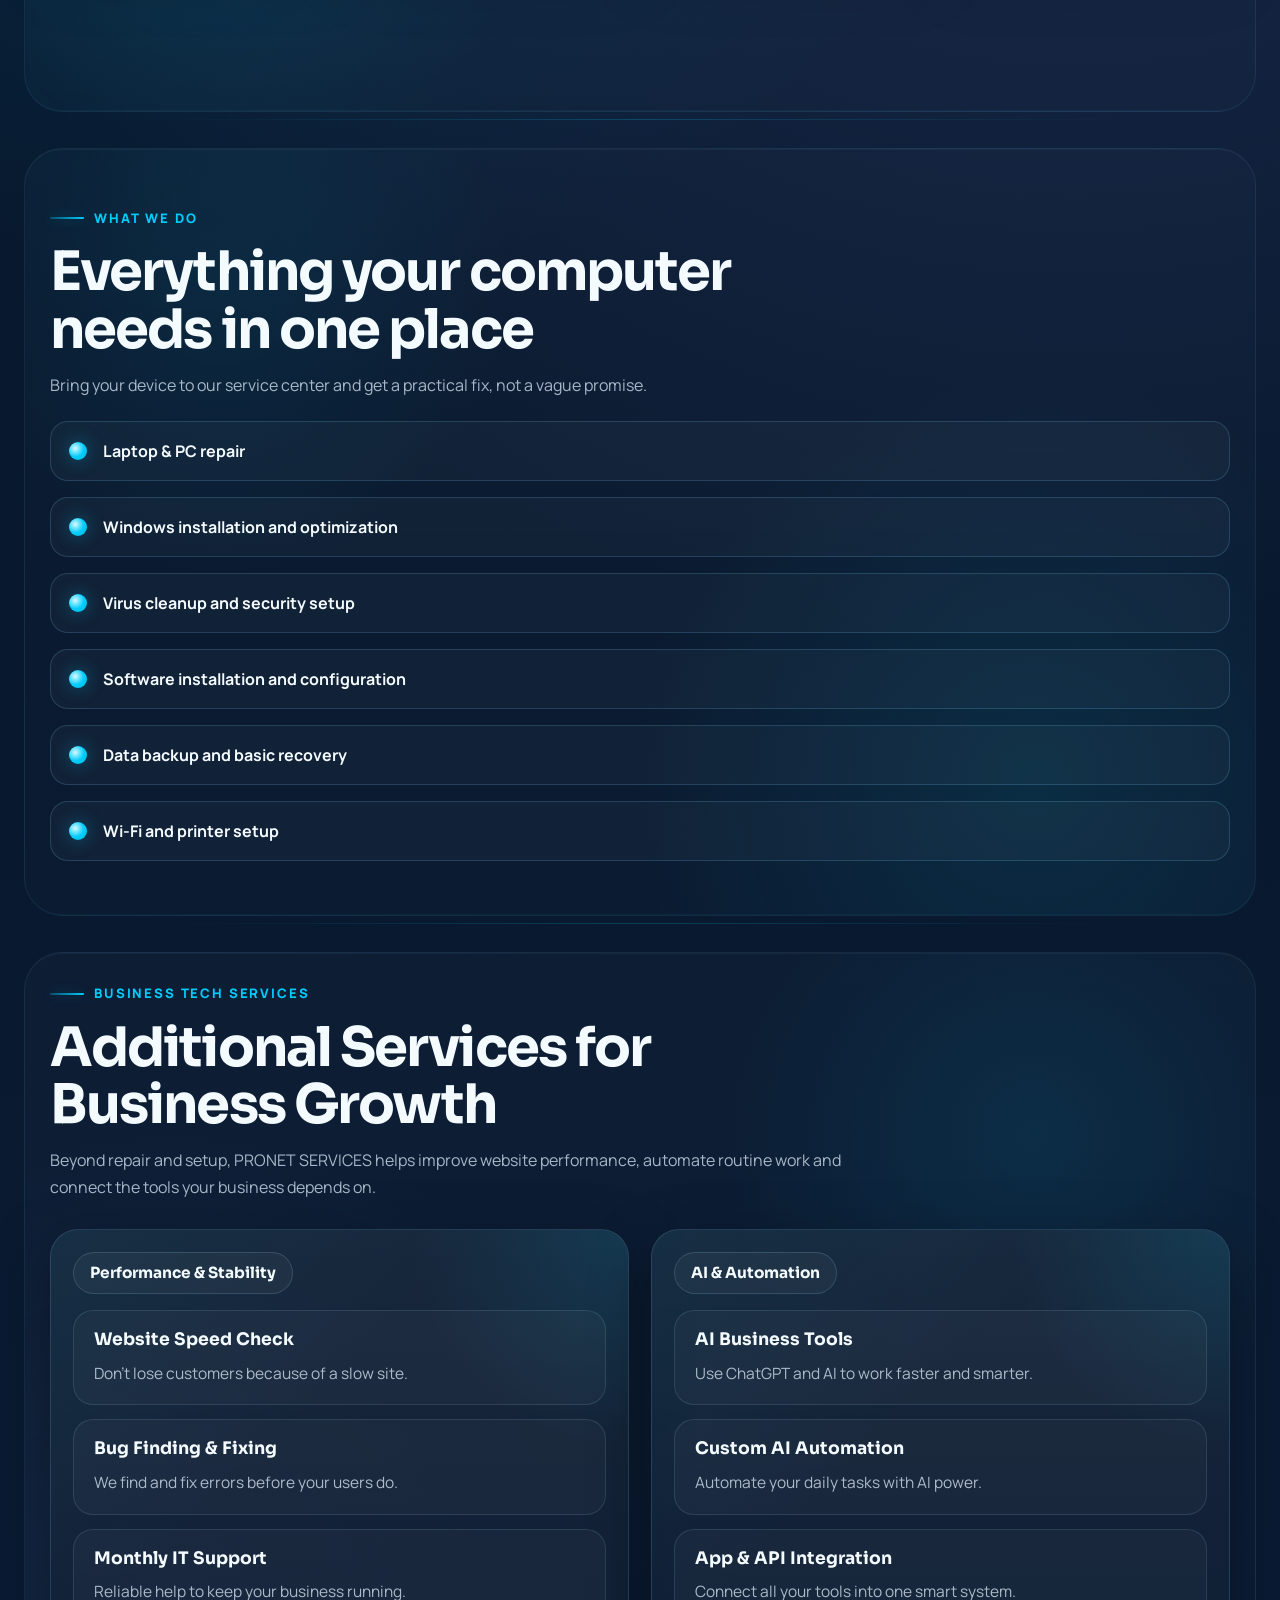
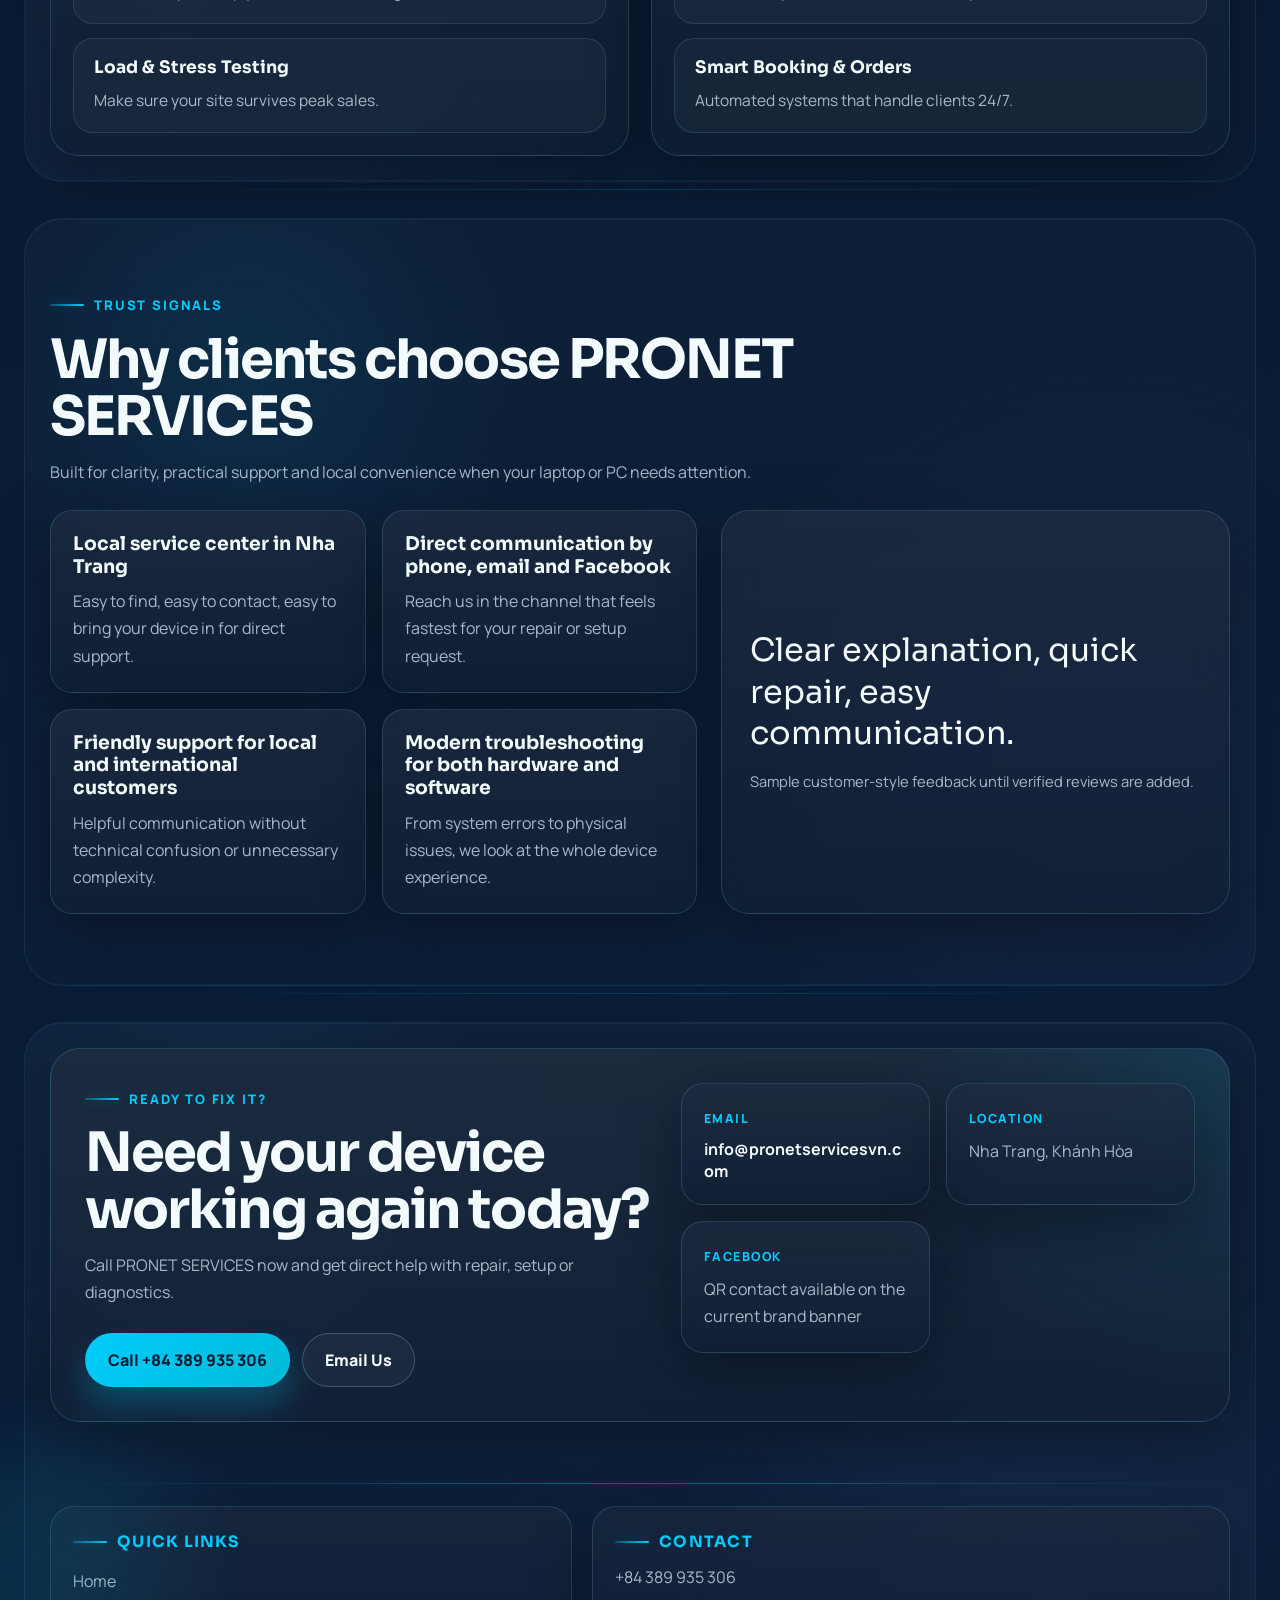
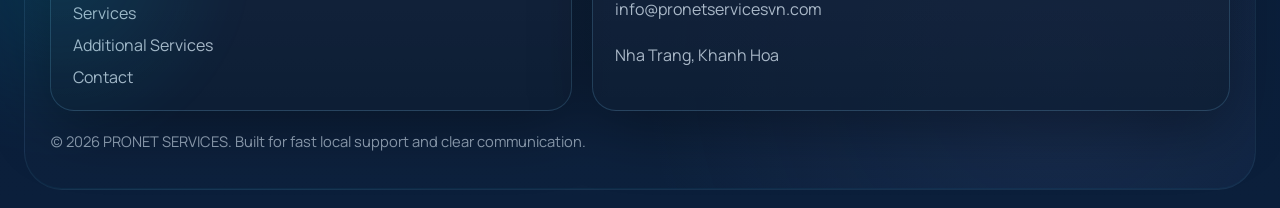
==== commit 50fb3a5c: "Refactor styles for improved layout and responsiveness; add new footer section and enhance scroll se" ====
--- a/test/index.html
+++ b/test/index.html
@@ -35,7 +35,7 @@
       </div>
     </header>
 
-    <main>
+    <main class="scroll-sections">
       <section class="hero section" id="hero">
         <div class="container hero-grid">
           <div class="hero-copy">
@@ -83,7 +83,7 @@
       <section class="benefits section" id="benefits">
         <div class="container">
           <div class="section-head">
-            <p class="eyebrow" data-i18n="benefitsEyebrow">Why people contact us</p>
+            <p class="eyebrow" data-i18n="benefitsEyebrow">Why people choose us</p>
             <h2 data-i18n="benefitsTitle">When your device stops, work and daily life stop with it.</h2>
             <p data-i18n="benefitsLead">
               We help you avoid downtime, confusion and repeat repairs with a practical service process
@@ -93,22 +93,18 @@
 
           <div class="benefits-grid">
             <article class="info-card">
-              <span class="card-index">01</span>
               <h3 data-i18n="benefit1Title">Clear diagnostics before repair</h3>
               <p data-i18n="benefit1Text">You understand the issue first, then decide on the next step with confidence.</p>
             </article>
             <article class="info-card">
-              <span class="card-index">02</span>
               <h3 data-i18n="benefit2Title">Fast turnaround for urgent cases</h3>
               <p data-i18n="benefit2Text">We focus on getting your working device back as quickly as the repair allows.</p>
             </article>
             <article class="info-card">
-              <span class="card-index">03</span>
               <h3 data-i18n="benefit3Title">Transparent pricing with no surprise fees</h3>
               <p data-i18n="benefit3Text">Simple communication, clear expectations and no vague repair language.</p>
             </article>
             <article class="info-card">
-              <span class="card-index">04</span>
               <h3 data-i18n="benefit4Title">One service point for hardware and software issues</h3>
               <p data-i18n="benefit4Text">Bring one problem or several. We handle the full device setup, not just one symptom.</p>
             </article>
@@ -117,7 +113,7 @@
       </section>
 
       <section class="services section" id="services">
-        <div class="container services-grid">
+        <div class="container">
           <div class="services-copy">
             <div class="section-head compact">
               <p class="eyebrow" data-i18n="servicesEyebrow">What we do</p>
@@ -136,35 +132,70 @@
               <div class="service-item" role="listitem" data-i18n="service6">Wi-Fi and printer setup</div>
             </div>
           </div>
-
-          <div class="service-visual-card" aria-hidden="true">
-            <div class="visual-screen">
-              <div class="screen-glow"></div>
-              <div class="screen-grid"></div>
-              <div class="screen-content">
-                <div class="status-row">
-                  <span class="status-dot"></span>
-                  <span data-i18n="statusRow">System diagnostics in progress</span>
-                </div>
-                <div class="signal-bars">
-                  <span></span>
-                  <span></span>
-                  <span></span>
-                  <span></span>
-                </div>
-                <div class="visual-tags">
-                  <span data-i18n="tagHardware">Hardware</span>
-                  <span data-i18n="tagSoftware">Software</span>
-                  <span data-i18n="tagSecurity">Security</span>
-                  <span data-i18n="tagNetwork">Network</span>
-                </div>
-              </div>
-            </div>
-            <div class="visual-footer">
-              <span data-i18n="workflowLabel">Repair workflow</span>
-              <strong data-i18n="workflowValue">Check, explain, fix, test</strong>
-            </div>
-          </div>
+        </div>
+      </section>
+
+      <section class="extras section" id="extras">
+        <div class="container">
+          <div class="section-head extras-head">
+            <p class="eyebrow" data-i18n="extrasEyebrow">Business tech services</p>
+            <h2 data-i18n="extrasTitle">Additional Services for Business Growth</h2>
+            <p data-i18n="extrasLead">
+              Beyond repair and setup, PRONET SERVICES helps improve website performance, automate routine
+              work and connect the tools your business depends on.
+            </p>
+          </div>
+
+          <div class="extras-grid">
+            <article class="extras-column">
+              <div class="extras-column-head">
+                <p class="extras-category" data-i18n="extrasCategory1">Performance &amp; Stability</p>
+              </div>
+              <div class="extras-list">
+                <article class="extra-item">
+                  <h3 data-i18n="extrasService1Title">Website Speed Check</h3>
+                  <p data-i18n="extrasService1Text">Don't lose customers because of a slow site.</p>
+                </article>
+                <article class="extra-item">
+                  <h3 data-i18n="extrasService2Title">Bug Finding &amp; Fixing</h3>
+                  <p data-i18n="extrasService2Text">We find and fix errors before your users do.</p>
+                </article>
+                <article class="extra-item">
+                  <h3 data-i18n="extrasService3Title">Monthly IT Support</h3>
+                  <p data-i18n="extrasService3Text">Reliable help to keep your business running.</p>
+                </article>
+                <article class="extra-item">
+                  <h3 data-i18n="extrasService4Title">Load &amp; Stress Testing</h3>
+                  <p data-i18n="extrasService4Text">Make sure your site survives peak sales.</p>
+                </article>
+              </div>
+            </article>
+
+            <article class="extras-column">
+              <div class="extras-column-head">
+                <p class="extras-category" data-i18n="extrasCategory2">AI &amp; Automation</p>
+              </div>
+              <div class="extras-list">
+                <article class="extra-item">
+                  <h3 data-i18n="extrasService5Title">AI Business Tools</h3>
+                  <p data-i18n="extrasService5Text">Use ChatGPT and AI to work faster and smarter.</p>
+                </article>
+                <article class="extra-item">
+                  <h3 data-i18n="extrasService6Title">Custom AI Automation</h3>
+                  <p data-i18n="extrasService6Text">Automate your daily tasks with AI power.</p>
+                </article>
+                <article class="extra-item">
+                  <h3 data-i18n="extrasService7Title">App &amp; API Integration</h3>
+                  <p data-i18n="extrasService7Text">Connect all your tools into one smart system.</p>
+                </article>
+                <article class="extra-item">
+                  <h3 data-i18n="extrasService8Title">Smart Booking &amp; Orders</h3>
+                  <p data-i18n="extrasService8Text">Automated systems that handle clients 24/7.</p>
+                </article>
+              </div>
+            </article>
+          </div>
+
         </div>
       </section>
 
@@ -200,7 +231,6 @@
             </div>
 
             <aside class="quote-panel">
-              <p class="quote-mark">"</p>
               <blockquote data-i18n="quoteText">
                 Clear explanation, quick repair, easy communication.
               </blockquote>
@@ -211,7 +241,7 @@
       </section>
 
       <section class="contact section" id="contact">
-        <div class="container">
+        <div class="container contact-shell">
           <div class="contact-card">
             <div class="contact-copy">
               <p class="eyebrow" data-i18n="contactEyebrow">Ready to fix it?</p>
@@ -241,6 +271,31 @@
               </div>
             </div>
           </div>
+
+          <footer class="site-footer">
+            <div class="footer-layout">
+              <nav class="footer-nav" aria-label="Footer navigation" data-i18n-aria-label="footerNavAriaLabel">
+                <p class="footer-heading" data-i18n="footerNavTitle">Quick links</p>
+                <div class="footer-links">
+                  <a href="#hero" data-i18n="footerLinkHome">Home</a>
+                  <a href="#services" data-i18n="footerLinkServices">Services</a>
+                  <a href="#extras" data-i18n="footerLinkExtras">Additional Services</a>
+                  <a href="#contact" data-i18n="footerLinkContact">Contact</a>
+                </div>
+              </nav>
+
+              <div class="footer-contact">
+                <p class="footer-heading" data-i18n="footerContactTitle">Contact</p>
+                <a class="footer-contact-link" href="tel:+84389935306">+84 389 935 306</a>
+                <a class="footer-contact-link" href="mailto:info@pronetservicesvn.com">info@pronetservicesvn.com</a>
+                <p class="footer-copy" data-i18n="footerLocation">Nha Trang, Khanh Hoa</p>
+              </div>
+            </div>
+
+            <div class="footer-bottom">
+              <p data-i18n="footerBottom">(c) 2026 PRONET SERVICES. Built for fast local support and clear communication.</p>
+            </div>
+          </footer>
         </div>
       </section>
     </main>
@@ -266,7 +321,7 @@
         heroPoint2: "Hardware + software support",
         heroPoint3: "English-friendly communication",
         brandBannerAlt: "Official PRONET SERVICES brand banner",
-        benefitsEyebrow: "Why people contact us",
+        benefitsEyebrow: "Why people choose us",
         benefitsTitle: "When your device stops, work and daily life stop with it.",
         benefitsLead: "We help you avoid downtime, confusion and repeat repairs with a practical service process from the first check to the final fix.",
         benefit1Title: "Clear diagnostics before repair",
@@ -287,13 +342,27 @@
         service4: "Software installation and configuration",
         service5: "Data backup and basic recovery",
         service6: "Wi-Fi and printer setup",
-        statusRow: "System diagnostics in progress",
-        tagHardware: "Hardware",
-        tagSoftware: "Software",
-        tagSecurity: "Security",
-        tagNetwork: "Network",
-        workflowLabel: "Repair workflow",
-        workflowValue: "Check, explain, fix, test",
+        extrasEyebrow: "Business tech services",
+        extrasTitle: "Additional Services for Business Growth",
+        extrasLead: "Beyond repair and setup, PRONET SERVICES helps improve website performance, automate routine work and connect the tools your business depends on.",
+        extrasCategory1: "Performance & Stability",
+        extrasCategory2: "AI & Automation",
+        extrasService1Title: "Website Speed Check",
+        extrasService1Text: "Don't lose customers because of a slow site.",
+        extrasService2Title: "Bug Finding & Fixing",
+        extrasService2Text: "We find and fix errors before your users do.",
+        extrasService3Title: "Monthly IT Support",
+        extrasService3Text: "Reliable help to keep your business running.",
+        extrasService4Title: "Load & Stress Testing",
+        extrasService4Text: "Make sure your site survives peak sales.",
+        extrasService5Title: "AI Business Tools",
+        extrasService5Text: "Use ChatGPT and AI to work faster and smarter.",
+        extrasService6Title: "Custom AI Automation",
+        extrasService6Text: "Automate your daily tasks with AI power.",
+        extrasService7Title: "App & API Integration",
+        extrasService7Text: "Connect all your tools into one smart system.",
+        extrasService8Title: "Smart Booking & Orders",
+        extrasService8Text: "Automated systems that handle clients 24/7.",
         trustEyebrow: "Trust signals",
         trustTitle: "Why clients choose PRONET SERVICES",
         trustLead: "Built for clarity, practical support and local convenience when your laptop or PC needs attention.",
@@ -316,7 +385,16 @@
         detailLocation: "Location",
         locationValue: "Nha Trang, Khánh Hòa",
         detailFacebook: "Facebook",
-        facebookNote: "QR contact available on the current brand banner"
+        facebookNote: "QR contact available on the current brand banner",
+        footerNavAriaLabel: "Footer navigation",
+        footerNavTitle: "Quick links",
+        footerLinkHome: "Home",
+        footerLinkServices: "Services",
+        footerLinkExtras: "Additional Services",
+        footerLinkContact: "Contact",
+        footerContactTitle: "Contact",
+        footerLocation: "Nha Trang, Khanh Hoa",
+        footerBottom: "(c) 2026 PRONET SERVICES. Built for fast local support and clear communication."
       },
       vi: {
         pageTitle: "PRONET SERVICES | Sửa chữa máy tính và laptop tại Nha Trang",
@@ -357,13 +435,27 @@
         service4: "Cài đặt và cấu hình phần mềm",
         service5: "Sao lưu và khôi phục dữ liệu cơ bản",
         service6: "Cài đặt Wi-Fi và máy in",
-        statusRow: "Đang kiểm tra hệ thống",
-        tagHardware: "Phần cứng",
-        tagSoftware: "Phần mềm",
-        tagSecurity: "Bảo mật",
-        tagNetwork: "Mạng",
-        workflowLabel: "Quy trình xử lý",
-        workflowValue: "Kiểm tra, tư vấn, sửa chữa, kiểm thử",
+        extrasEyebrow: "Dịch vụ công nghệ doanh nghiệp",
+        extrasTitle: "Dịch vụ bổ sung cho tăng trưởng doanh nghiệp",
+        extrasLead: "Ngoài sửa chữa và cài đặt, PRONET SERVICES còn hỗ trợ tối ưu hiệu suất website, tự động hóa công việc hằng ngày và kết nối các công cụ doanh nghiệp đang sử dụng.",
+        extrasCategory1: "Hiệu suất & ổn định",
+        extrasCategory2: "AI & tự động hóa",
+        extrasService1Title: "Kiểm tra tốc độ website",
+        extrasService1Text: "Đừng mất khách hàng chỉ vì website tải chậm.",
+        extrasService2Title: "Tìm và sửa lỗi",
+        extrasService2Text: "Chúng tôi tìm và sửa lỗi trước khi người dùng của bạn gặp phải.",
+        extrasService3Title: "Hỗ trợ IT hằng tháng",
+        extrasService3Text: "Hỗ trợ định kỳ để doanh nghiệp của bạn vận hành ổn định.",
+        extrasService4Title: "Kiểm thử tải và áp lực",
+        extrasService4Text: "Đảm bảo website vẫn ổn định khi lưu lượng truy cập tăng cao.",
+        extrasService5Title: "Công cụ AI cho doanh nghiệp",
+        extrasService5Text: "Ứng dụng ChatGPT và AI để làm việc nhanh hơn và thông minh hơn.",
+        extrasService6Title: "Tự động hóa AI theo yêu cầu",
+        extrasService6Text: "Tự động hóa các tác vụ hằng ngày bằng giải pháp AI phù hợp.",
+        extrasService7Title: "Tích hợp ứng dụng & API",
+        extrasService7Text: "Kết nối các công cụ của bạn thành một hệ thống thông minh.",
+        extrasService8Title: "Đặt lịch & đơn hàng thông minh",
+        extrasService8Text: "Hệ thống tự động tiếp nhận đặt lịch và đơn hàng 24/7.",
         trustEyebrow: "Lý do để tin tưởng",
         trustTitle: "Vì sao khách hàng chọn PRONET SERVICES",
         trustLead: "Chúng tôi tập trung vào sự rõ ràng, hỗ trợ thực tế và sự thuận tiện tại địa phương khi laptop hoặc PC của bạn gặp vấn đề.",
@@ -386,7 +478,16 @@
         detailLocation: "Địa điểm",
         locationValue: "Nha Trang, Khanh Hoa",
         detailFacebook: "Facebook",
-        facebookNote: "Mã QR liên hệ hiện có trên banner thương hiệu"
+        facebookNote: "Mã QR liên hệ hiện có trên banner thương hiệu",
+        footerNavAriaLabel: "Điều hướng chân trang",
+        footerNavTitle: "Liên kết nhanh",
+        footerLinkHome: "Trang chủ",
+        footerLinkServices: "Dịch vụ",
+        footerLinkExtras: "Dịch vụ bổ sung",
+        footerLinkContact: "Liên hệ",
+        footerContactTitle: "Liên hệ",
+        footerLocation: "Nha Trang, Khánh Hòa",
+        footerBottom: "(c) 2026 PRONET SERVICES. Tập trung vào hỗ trợ nhanh tại địa phương và giao tiếp rõ ràng."
       }
     };
 
--- a/test/styles.css
+++ b/test/styles.css
@@ -16,6 +16,8 @@
   --radius-lg: 22px;
   --radius-md: 16px;
   --container: 1180px;
+  --header-offset: 92px;
+  --section-space: 36px;
 }
 
 *,
@@ -26,11 +28,13 @@
 
 html {
   scroll-behavior: smooth;
+  scroll-padding-top: var(--header-offset);
 }
 
 body {
   margin: 0;
   min-width: 320px;
+  overflow-x: hidden;
   background:
     radial-gradient(circle at 12% 18%, rgba(1, 204, 252, 0.16), transparent 24%),
     radial-gradient(circle at 84% 20%, rgba(66, 88, 147, 0.38), transparent 30%),
@@ -64,7 +68,7 @@
 
 .page-shell {
   position: relative;
-  overflow: clip;
+  overflow-x: clip;
 }
 
 .page-shell::before,
@@ -105,11 +109,16 @@
 }
 
 .topbar {
+  position: sticky;
+  top: 0;
+  z-index: 30;
   display: flex;
   align-items: center;
   justify-content: space-between;
   gap: 18px;
-  padding: 22px 0 6px;
+  padding: 18px 0 12px;
+  background: transparent;
+  backdrop-filter: none;
 }
 
 .brand {
@@ -192,12 +201,97 @@
 }
 
 .section {
-  padding: 42px 0;
+  position: relative;
+  display: flex;
+  align-items: center;
+  min-height: calc(100svh - var(--header-offset));
+  padding: var(--section-space) 0;
+  overflow: clip;
+  isolation: isolate;
+  scroll-margin-top: var(--header-offset);
+  scroll-snap-align: start;
+  scroll-snap-stop: always;
+}
+
+.scroll-sections > .section::before,
+.scroll-sections > .section::after {
+  content: "";
+  position: absolute;
+  pointer-events: none;
+  z-index: 0;
+}
+
+.scroll-sections > .section::before {
+  inset: 16px 18px;
+  border: 1px solid rgba(129, 210, 255, 0.08);
+  border-radius: 34px;
+  background:
+    linear-gradient(180deg, rgba(255, 255, 255, 0.02), rgba(255, 255, 255, 0.01)),
+    radial-gradient(circle at top left, rgba(1, 204, 252, 0.08), transparent 30%),
+    radial-gradient(circle at bottom right, rgba(66, 88, 147, 0.14), transparent 34%);
+  box-shadow:
+    inset 0 1px 0 rgba(255, 255, 255, 0.04),
+    inset 0 -1px 0 rgba(1, 204, 252, 0.05);
+}
+
+.scroll-sections > .section::after {
+  left: 50%;
+  bottom: 10px;
+  width: min(calc(100% - 120px), 960px);
+  height: 1px;
+  transform: translateX(-50%);
+  background: linear-gradient(90deg, transparent, rgba(1, 204, 252, 0.22), transparent);
+}
+
+.scroll-sections > .section:last-child::after {
+  display: none;
+}
+
+.hero.section::before {
+  background:
+    linear-gradient(180deg, rgba(255, 255, 255, 0.02), rgba(255, 255, 255, 0.01)),
+    radial-gradient(circle at 18% 24%, rgba(1, 204, 252, 0.1), transparent 28%),
+    radial-gradient(circle at 84% 72%, rgba(66, 88, 147, 0.18), transparent 36%);
+}
+
+.benefits.section::before {
+  background:
+    linear-gradient(180deg, rgba(255, 255, 255, 0.018), rgba(255, 255, 255, 0.01)),
+    radial-gradient(circle at 14% 76%, rgba(1, 204, 252, 0.08), transparent 26%),
+    radial-gradient(circle at 86% 18%, rgba(66, 88, 147, 0.16), transparent 34%);
+}
+
+.services.section::before {
+  background:
+    linear-gradient(180deg, rgba(255, 255, 255, 0.016), rgba(255, 255, 255, 0.01)),
+    radial-gradient(circle at 16% 18%, rgba(1, 204, 252, 0.08), transparent 24%),
+    radial-gradient(circle at 82% 82%, rgba(0, 186, 214, 0.11), transparent 34%);
+}
+
+.extras.section::before {
+  background:
+    linear-gradient(180deg, rgba(255, 255, 255, 0.02), rgba(255, 255, 255, 0.01)),
+    radial-gradient(circle at 82% 22%, rgba(1, 204, 252, 0.09), transparent 26%),
+    radial-gradient(circle at 12% 78%, rgba(66, 88, 147, 0.18), transparent 38%);
+}
+
+.trust.section::before {
+  background:
+    linear-gradient(180deg, rgba(255, 255, 255, 0.02), rgba(255, 255, 255, 0.01)),
+    radial-gradient(circle at 18% 20%, rgba(1, 204, 252, 0.08), transparent 24%),
+    radial-gradient(circle at 88% 68%, rgba(66, 88, 147, 0.15), transparent 34%);
+}
+
+.contact.section::before {
+  background:
+    linear-gradient(180deg, rgba(255, 255, 255, 0.024), rgba(255, 255, 255, 0.01)),
+    radial-gradient(circle at 16% 20%, rgba(1, 204, 252, 0.08), transparent 24%),
+    radial-gradient(circle at 84% 84%, rgba(66, 88, 147, 0.18), transparent 34%);
 }
 
 .hero {
-  padding-top: 22px;
-  padding-bottom: 34px;
+  padding-top: 0;
+  padding-bottom: 0;
 }
 
 .hero-grid,
@@ -212,10 +306,14 @@
   align-items: center;
 }
 
-.eyebrow {
+.eyebrow,
+.footer-heading {
   display: inline-flex;
   align-items: center;
   gap: 10px;
+}
+
+.eyebrow {
   margin: 0 0 14px;
   color: var(--primary);
   font-size: 0.82rem;
@@ -224,11 +322,15 @@
   text-transform: uppercase;
 }
 
-.eyebrow::before {
+.eyebrow::before,
+.footer-heading::before {
   content: "";
-  width: 30px;
-  height: 1px;
-  background: linear-gradient(90deg, transparent, var(--primary));
+  flex: 0 0 34px;
+  width: 34px;
+  height: 2px;
+  border-radius: 999px;
+  background: linear-gradient(90deg, rgba(1, 204, 252, 0.28), var(--primary));
+  box-shadow: 0 0 12px rgba(1, 204, 252, 0.28);
 }
 
 h1,
@@ -354,7 +456,6 @@
 
 .brand-card,
 .info-card,
-.service-visual-card,
 .trust-card,
 .quote-panel,
 .contact-card,
@@ -369,7 +470,7 @@
 
 .brand-card {
   position: relative;
-  width: min(100%, 400px);
+  width: min(100%, 500px);
   padding: 18px;
   border-radius: var(--radius-xl);
 }
@@ -441,28 +542,100 @@
     rgba(8, 28, 53, 0.88);
 }
 
-.card-index {
-  display: inline-flex;
-  align-items: center;
-  justify-content: center;
-  width: 48px;
-  height: 48px;
-  margin-bottom: 18px;
-  border-radius: 16px;
-  background: linear-gradient(135deg, rgba(1, 204, 252, 0.18), rgba(66, 88, 147, 0.18));
-  color: var(--primary);
-  font-family: "Sora", "Segoe UI", sans-serif;
-  font-weight: 700;
-}
-
 .info-card p,
 .trust-card p,
 .detail-card p {
   margin-top: 10px;
 }
 
-.services-grid {
+.extras-head {
+  margin-bottom: 28px;
+}
+
+.extras-grid {
+  display: grid;
+  gap: 18px;
+  grid-template-columns: 1fr;
+}
+
+.extras-column {
+  position: relative;
+  display: flex;
+  flex-direction: column;
+  min-width: 0;
+  height: 100%;
+  padding: 22px;
+  border: 1px solid var(--line);
+  border-radius: 28px;
+  background:
+    linear-gradient(180deg, rgba(255, 255, 255, 0.06), rgba(255, 255, 255, 0.02)),
+    rgba(9, 25, 46, 0.82);
+  box-shadow: var(--shadow);
+  overflow: hidden;
+}
+
+.extras-column::before {
+  content: "";
+  position: absolute;
+  inset: 0;
+  background:
+    radial-gradient(circle at top right, rgba(1, 204, 252, 0.12), transparent 28%),
+    linear-gradient(135deg, rgba(1, 204, 252, 0.05), transparent 40%);
+  pointer-events: none;
+}
+
+.extras-column-head {
+  position: relative;
+  z-index: 1;
+  margin-bottom: 16px;
+}
+
+.extras-category {
+  display: inline-flex;
   align-items: center;
+  min-height: 42px;
+  padding: 0 16px;
+  border: 1px solid rgba(180, 234, 255, 0.16);
+  border-radius: 999px;
+  background: rgba(255, 255, 255, 0.04);
+  color: var(--text);
+  font-family: "Sora", "Segoe UI", sans-serif;
+  font-size: 0.96rem;
+  font-weight: 700;
+}
+
+.extras-list {
+  position: relative;
+  z-index: 1;
+  display: grid;
+  gap: 14px;
+  grid-template-columns: 1fr;
+}
+
+.extra-item {
+  padding: 18px 18px 18px 20px;
+  border: 1px solid rgba(180, 234, 255, 0.12);
+  border-radius: 20px;
+  background: rgba(255, 255, 255, 0.03);
+  transition:
+    transform 0.22s ease,
+    border-color 0.22s ease,
+    background-color 0.22s ease;
+}
+
+.extra-item:hover {
+  transform: translateY(-3px);
+  border-color: var(--line-strong);
+  background: rgba(1, 204, 252, 0.06);
+}
+
+.extra-item h3 {
+  font-size: 1.08rem;
+}
+
+.extra-item p {
+  margin-top: 10px;
+  font-size: 0.97rem;
 }
 
 .service-list {
@@ -502,163 +675,22 @@
   background: rgba(1, 204, 252, 0.06);
 }
 
-.service-visual-card {
-  position: relative;
-  padding: 18px;
-  border-radius: 30px;
-  overflow: hidden;
-}
-
-.service-visual-card::after {
-  content: "";
-  position: absolute;
-  inset: auto -60px -80px auto;
-  width: 220px;
-  height: 220px;
-  border-radius: 50%;
-  background: radial-gradient(circle, rgba(1, 204, 252, 0.22), transparent 68%);
-}
-
-.visual-screen {
-  position: relative;
-  min-height: 320px;
-  overflow: hidden;
-  border-radius: 24px;
-  background:
-    linear-gradient(180deg, rgba(6, 26, 46, 0.4), rgba(6, 26, 46, 0.88)),
-    linear-gradient(135deg, rgba(1, 204, 252, 0.18), rgba(66, 88, 147, 0.24));
-}
-
-.screen-glow {
-  position: absolute;
-  inset: 18% 8% auto auto;
-  width: 180px;
-  height: 180px;
-  border-radius: 50%;
-  background: radial-gradient(circle, rgba(1, 204, 252, 0.3), transparent 66%);
-  filter: blur(10px);
-}
-
-.screen-grid {
-  position: absolute;
-  inset: 0;
-  background-image:
-    linear-gradient(rgba(255, 255, 255, 0.06) 1px, transparent 1px),
-    linear-gradient(90deg, rgba(255, 255, 255, 0.06) 1px, transparent 1px);
-  background-size: 38px 38px;
-  mask-image: linear-gradient(180deg, rgba(0, 0, 0, 0.75), transparent 100%);
-}
-
-.screen-content {
-  position: relative;
-  z-index: 1;
+.trust-layout {
+  align-items: start;
+}
+
+.quote-panel {
+  position: relative;
   display: flex;
   flex-direction: column;
-  justify-content: space-between;
-  min-height: 320px;
-  padding: 24px;
-}
-
-.status-row {
-  display: inline-flex;
-  align-items: center;
-  gap: 10px;
-  align-self: flex-start;
-  padding: 10px 14px;
-  border: 1px solid rgba(180, 234, 255, 0.14);
-  border-radius: 999px;
-  background: rgba(8, 24, 46, 0.64);
-  color: var(--text);
-  font-size: 0.92rem;
-}
-
-.status-dot {
-  width: 10px;
-  height: 10px;
-  border-radius: 50%;
-  background: linear-gradient(135deg, #c6fbff, var(--primary));
-  box-shadow: 0 0 14px rgba(1, 204, 252, 0.6);
-}
-
-.signal-bars {
-  display: flex;
-  align-items: flex-end;
-  gap: 10px;
-  height: 108px;
-}
-
-.signal-bars span {
-  width: 38px;
-  border-radius: 18px 18px 8px 8px;
-  background: linear-gradient(180deg, rgba(210, 250, 255, 0.9), rgba(1, 204, 252, 0.18));
-  box-shadow: inset 0 0 0 1px rgba(203, 247, 255, 0.16);
-}
-
-.signal-bars span:nth-child(1) {
-  height: 34%;
-}
-
-.signal-bars span:nth-child(2) {
-  height: 54%;
-}
-
-.signal-bars span:nth-child(3) {
-  height: 72%;
-}
-
-.signal-bars span:nth-child(4) {
-  height: 92%;
-}
-
-.visual-tags {
-  display: flex;
-  flex-wrap: wrap;
-  gap: 10px;
-}
-
-.visual-tags span {
-  padding: 10px 14px;
-  border: 1px solid rgba(203, 247, 255, 0.12);
-  border-radius: 999px;
-  background: rgba(8, 24, 46, 0.66);
-  color: var(--text);
-  font-size: 0.92rem;
-}
-
-.visual-footer {
-  position: relative;
-  z-index: 1;
-  display: flex;
-  justify-content: space-between;
-  gap: 12px;
-  margin-top: 16px;
-  color: var(--muted);
-}
-
-.visual-footer strong {
-  color: var(--text);
-}
-
-.trust-layout {
-  align-items: start;
-}
-
-.quote-panel {
-  position: relative;
+  justify-content: center;
+  min-height: 100%;
   padding: 28px;
   border-radius: 28px;
 }
 
-.quote-mark {
+blockquote {
   margin: 0;
-  color: rgba(1, 204, 252, 0.42);
-  font-family: "Sora", "Segoe UI", sans-serif;
-  font-size: 6rem;
-  line-height: 0.8;
-}
-
-blockquote {
-  margin: -12px 0 0;
   color: var(--text);
   font-family: "Sora", "Segoe UI", sans-serif;
   font-size: clamp(1.35rem, 3vw, 2rem);
@@ -705,7 +737,130 @@
   overflow-wrap: anywhere;
 }
 
+.scroll-sections {
+  display: block;
+}
+
+.contact.section {
+  align-items: stretch;
+}
+
+.contact-shell {
+  display: flex;
+  flex-direction: column;
+  justify-content: space-between;
+  gap: 24px;
+  min-height: 100%;
+}
+
+.site-footer {
+  position: relative;
+  z-index: 1;
+  margin-top: auto;
+  padding: 0 0 10px;
+}
+
+.site-footer::before {
+  content: "";
+  display: block;
+  width: 100%;
+  height: 1px;
+  margin: 0 0 22px;
+  background: linear-gradient(90deg, transparent, rgba(1, 204, 252, 0.42), transparent);
+}
+
+.footer-layout {
+  display: grid;
+  gap: 20px;
+  align-items: stretch;
+}
+
+.footer-nav,
+.footer-contact {
+  display: flex;
+  flex-direction: column;
+  min-height: 100%;
+  padding: 22px;
+  border: 1px solid var(--line);
+  border-radius: 24px;
+  background:
+    linear-gradient(180deg, rgba(255, 255, 255, 0.05), rgba(255, 255, 255, 0.02)),
+    rgba(8, 24, 46, 0.74);
+  box-shadow: var(--shadow);
+}
+
+.footer-copy {
+  margin-top: 12px;
+}
+
+.footer-heading {
+  margin: 0;
+  color: var(--primary);
+  font-family: "Sora", "Segoe UI", sans-serif;
+  font-size: 0.98rem;
+  font-weight: 700;
+  letter-spacing: 0.08em;
+  text-transform: uppercase;
+}
+
+.footer-links {
+  display: grid;
+  gap: 10px;
+  margin-top: 14px;
+}
+
+.footer-links a,
+.footer-contact-link {
+  color: var(--muted);
+  transition: color 0.22s ease, transform 0.22s ease;
+}
+
+.footer-links a:hover,
+.footer-contact-link:hover {
+  color: var(--text);
+  transform: translateX(2px);
+}
+
+.footer-contact {
+  display: flex;
+  flex-direction: column;
+  gap: 10px;
+}
+
+.footer-bottom {
+  padding-top: 18px;
+}
+
+.footer-bottom p {
+  color: rgba(228, 243, 255, 0.56);
+  font-size: 0.92rem;
+}
+
 @media (max-width: 767px) {
+  :root {
+    --header-offset: 132px;
+    --section-space: 28px;
+  }
+
+  html {
+    scroll-snap-type: none;
+  }
+
+  .section {
+    min-height: auto;
+    padding: 42px 0;
+  }
+
+  .scroll-sections > .section::before {
+    inset: 8px 10px;
+    border-radius: 24px;
+  }
+
+  .scroll-sections > .section::after {
+    width: calc(100% - 56px);
+    bottom: 4px;
+  }
+
   .topbar {
     flex-direction: column;
     align-items: flex-start;
@@ -729,24 +884,32 @@
     width: 100%;
   }
 
-  .visual-footer,
   .contact-details {
     grid-template-columns: 1fr;
   }
+
 }
 
 @media (min-width: 768px) {
+  html {
+    scroll-snap-type: y mandatory;
+  }
+
+  :root {
+    --header-offset: 96px;
+    --section-space: 40px;
+  }
+
   .section {
-    padding: 58px 0;
+    padding: var(--section-space) 0;
   }
 
   .hero {
-    padding-top: 34px;
-    padding-bottom: 48px;
+    padding-top: 0;
+    padding-bottom: 0;
   }
 
   .hero-grid,
-  .services-grid,
   .trust-layout,
   .contact-card {
     grid-template-columns: repeat(2, minmax(0, 1fr));
@@ -758,14 +921,28 @@
     grid-template-columns: repeat(2, minmax(0, 1fr));
   }
 
+  .footer-layout {
+    grid-template-columns: repeat(2, minmax(0, 1fr));
+  }
+
   .topbar-actions {
     justify-content: flex-end;
   }
 }
 
 @media (min-width: 1024px) {
+  :root {
+    --header-offset: 96px;
+    --section-space: 44px;
+  }
+
   .section {
-    padding: 72px 0;
+    padding: var(--section-space) 0;
+  }
+
+  .scroll-sections > .section::before {
+    inset: 18px 24px;
+    border-radius: 38px;
   }
 
   .hero-grid {
@@ -777,14 +954,19 @@
     justify-items: end;
   }
 
-  .services-grid {
-    grid-template-columns: minmax(0, 1fr) minmax(360px, 0.92fr);
-    gap: 34px;
+  .extras-grid {
+    grid-template-columns: repeat(2, minmax(0, 1fr));
+    align-items: stretch;
+    gap: 22px;
   }
 
   .trust-layout {
     grid-template-columns: minmax(0, 1.12fr) minmax(300px, 0.88fr);
     gap: 24px;
+  }
+
+  .quote-panel {
+    min-height: 100%;
   }
 
   .benefits-grid {
@@ -796,4 +978,9 @@
     gap: 28px;
     padding: 34px;
   }
-}
+
+  .footer-layout {
+    grid-template-columns: minmax(220px, 0.9fr) minmax(240px, 1.1fr);
+    align-items: start;
+  }
+}
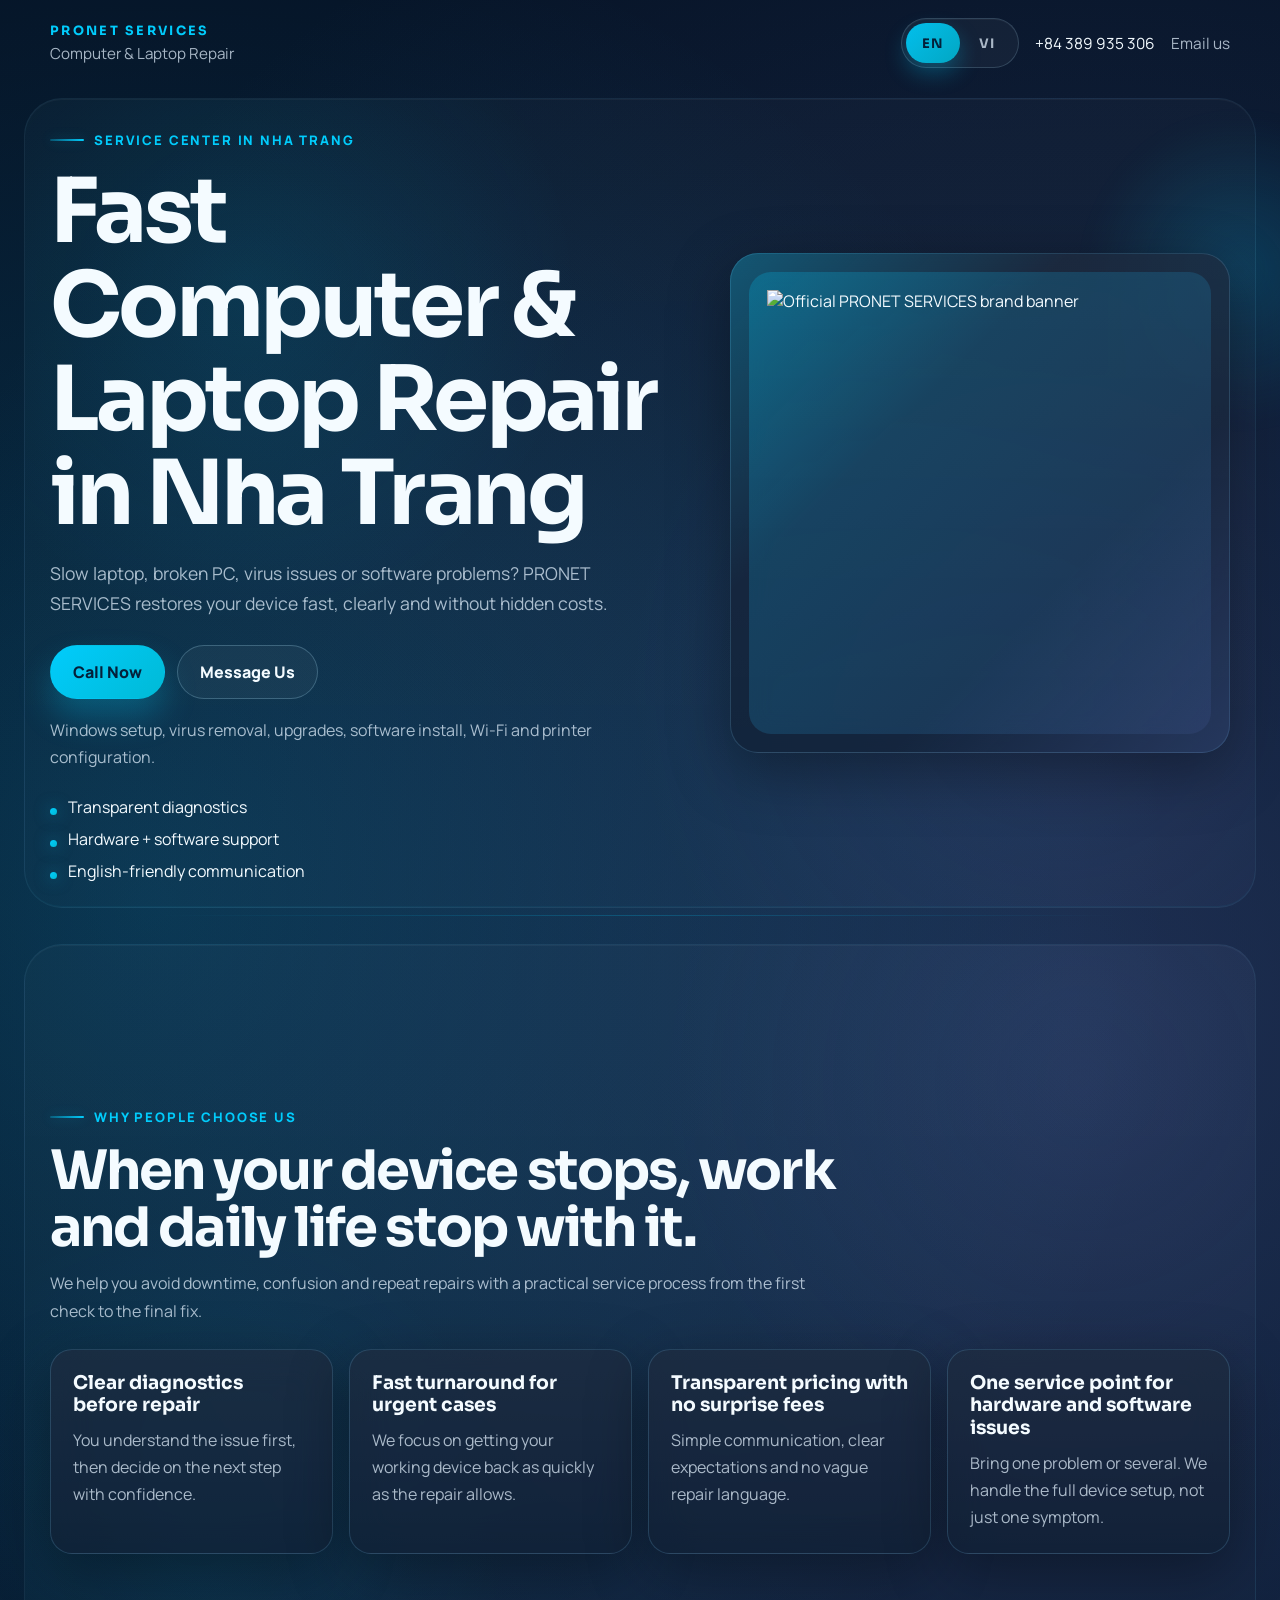
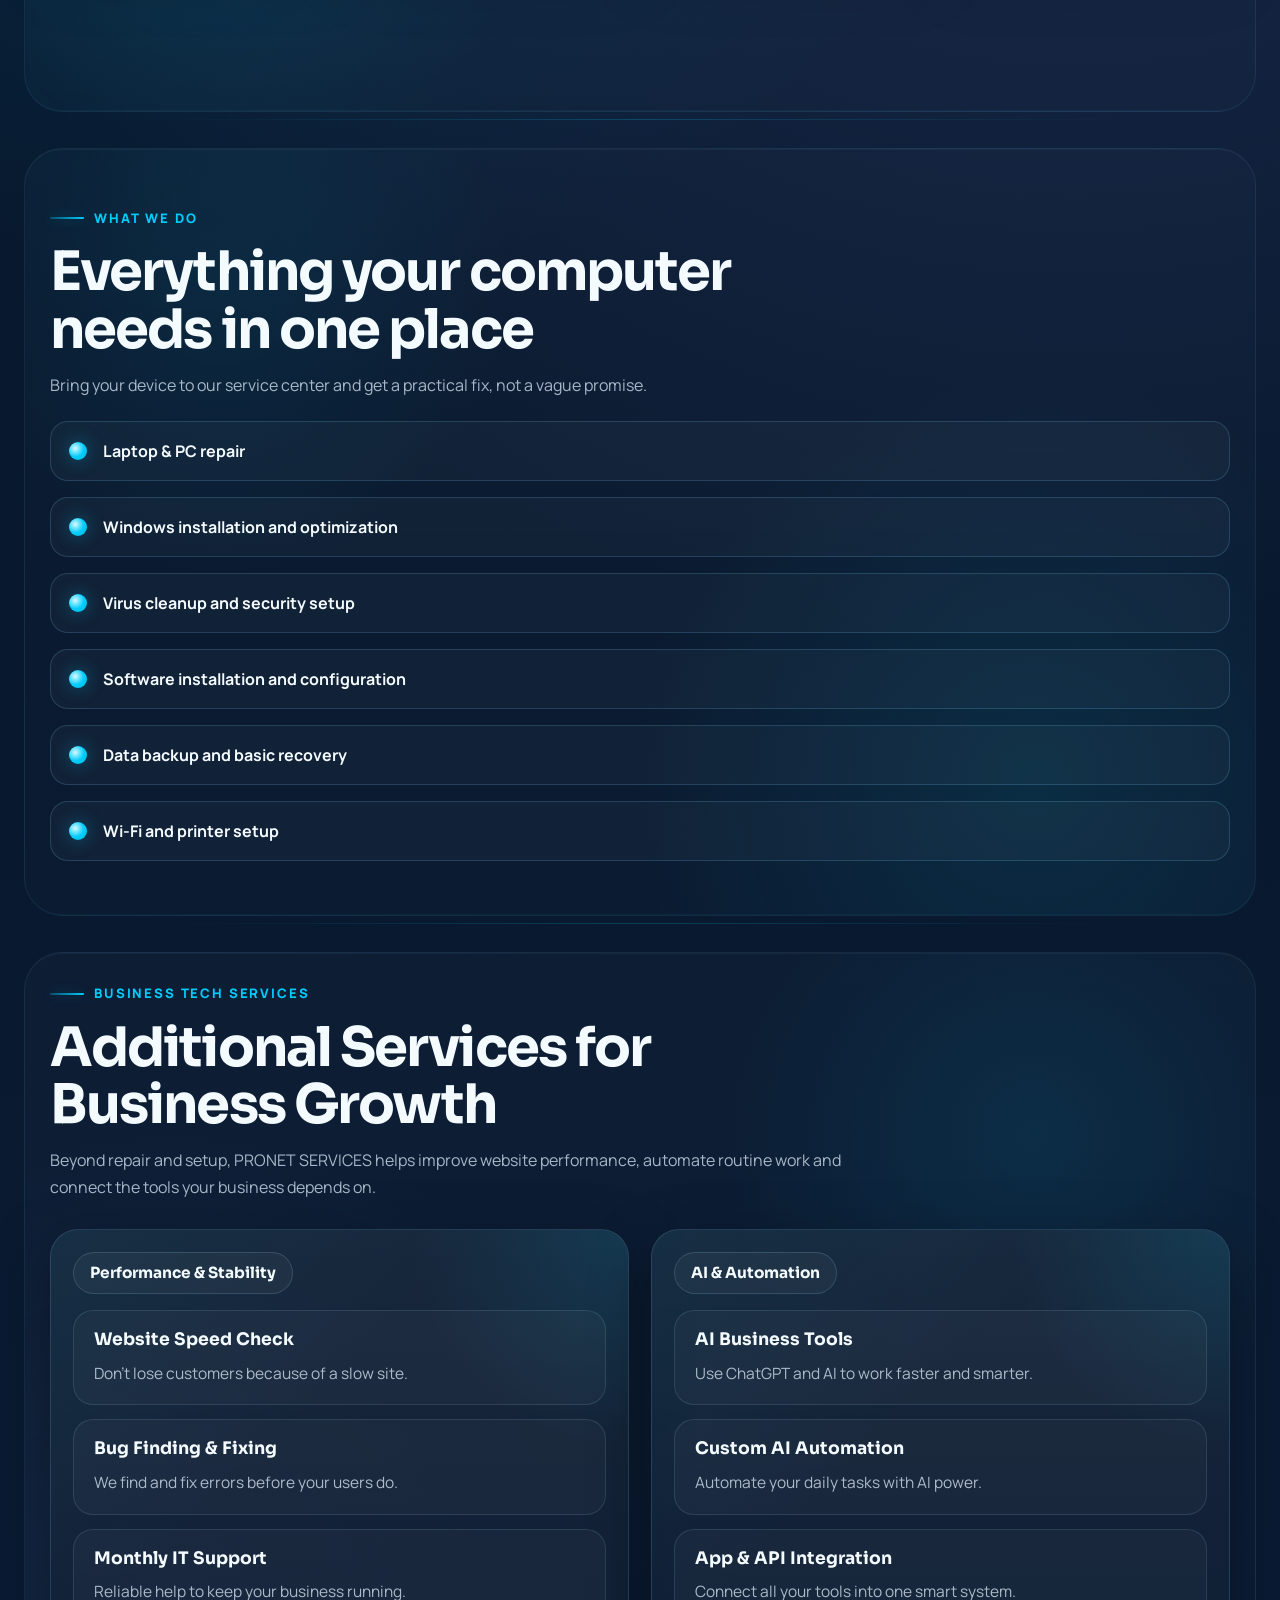
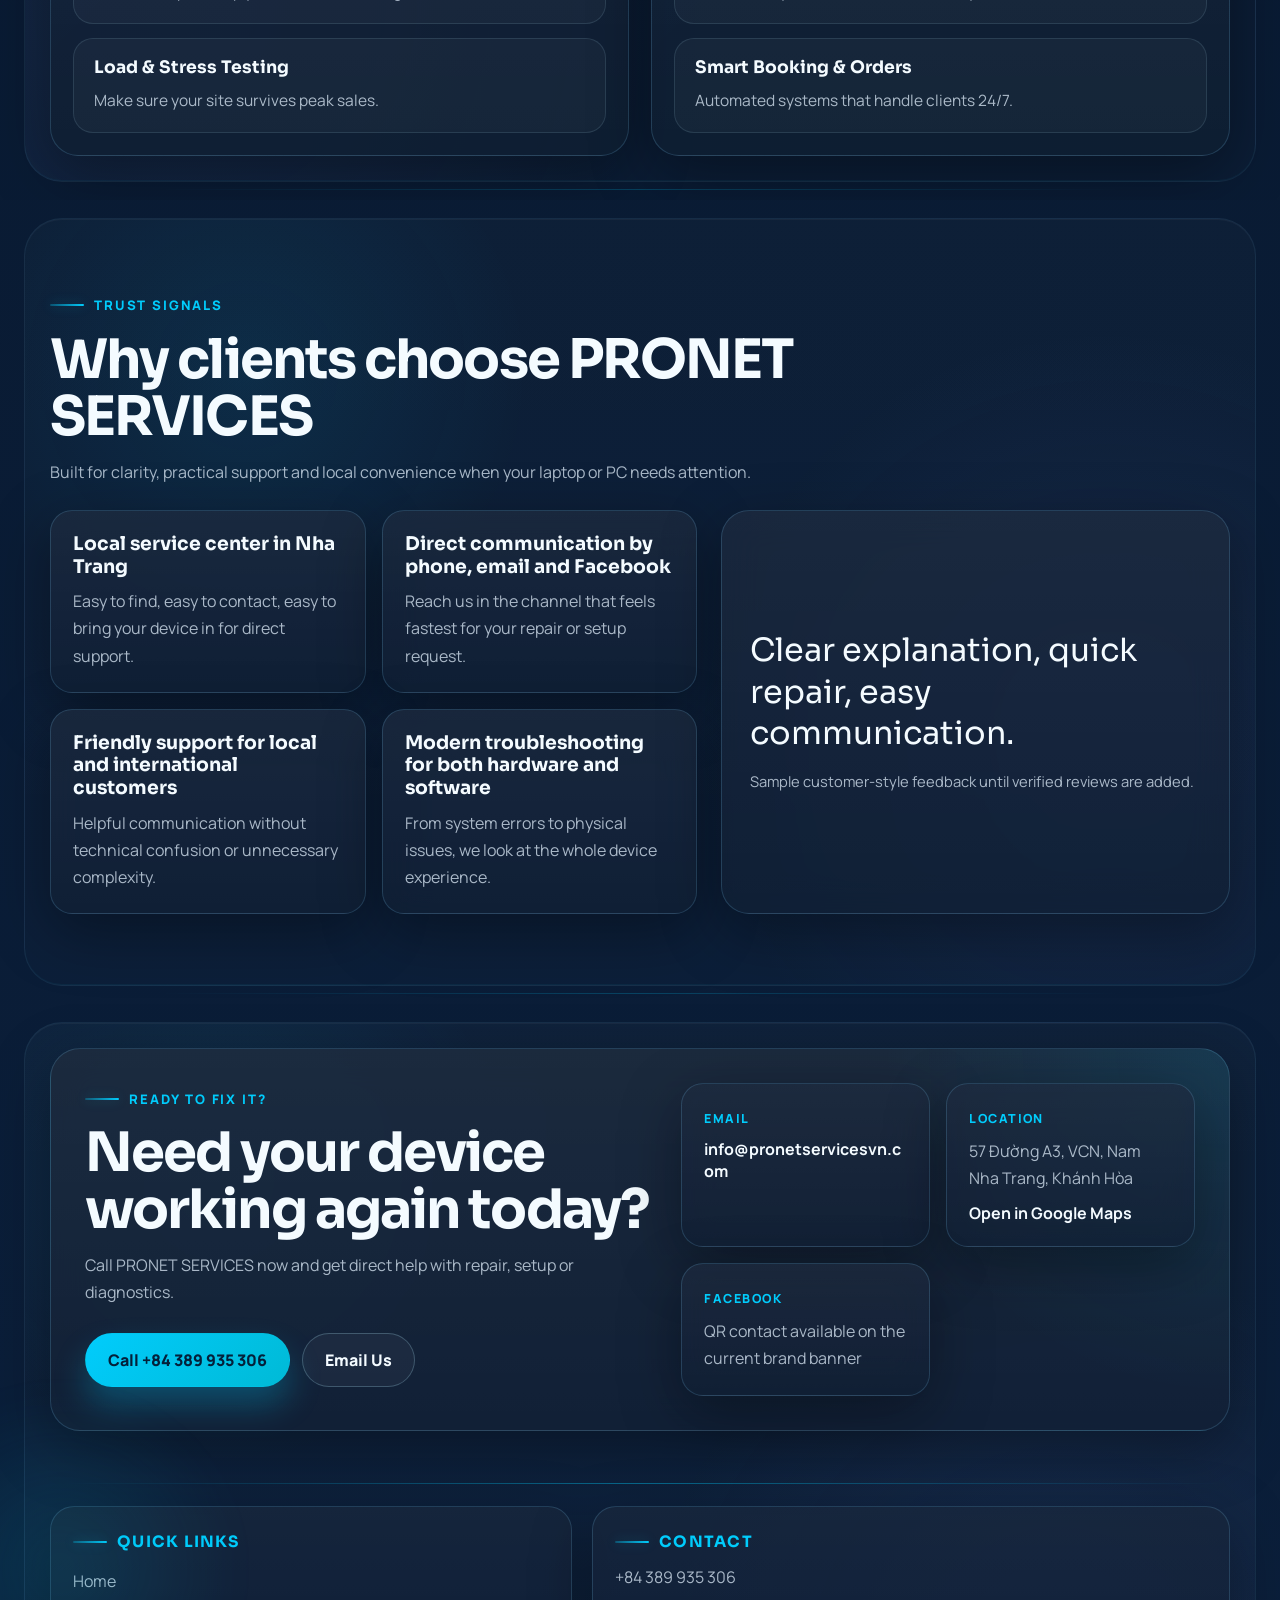
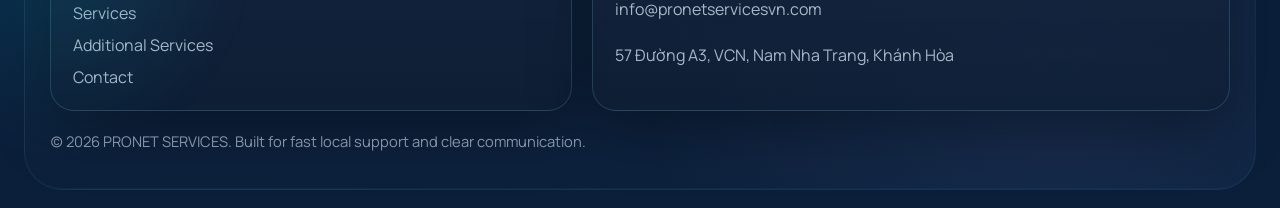
==== commit c0cfd71f: "Add Docker setup and update landing page with office location - Created .dockerignore to exclude unn" ====
--- a/test/index.html
+++ b/test/index.html
@@ -263,7 +263,14 @@
               </div>
               <div class="detail-card">
                 <span class="detail-label" data-i18n="detailLocation">Location</span>
-                <p data-i18n="locationValue">Nha Trang, Khanh Hoa</p>
+                <p data-i18n="locationValue">57 Đường A3, VCN, Nam Nha Trang, Khánh Hòa</p>
+                <a
+                  class="map-link"
+                  href="https://www.google.com/maps/search/?api=1&query=57%20%C4%90%C6%B0%E1%BB%9Dng%20A3%2C%20VCN%2C%20Nam%20Nha%20Trang%2C%20Kh%C3%A1nh%20H%C3%B2a"
+                  target="_blank"
+                  rel="noopener noreferrer"
+                  data-i18n="openMap"
+                >Open in Google Maps</a>
               </div>
               <div class="detail-card">
                 <span class="detail-label" data-i18n="detailFacebook">Facebook</span>
@@ -288,7 +295,7 @@
                 <p class="footer-heading" data-i18n="footerContactTitle">Contact</p>
                 <a class="footer-contact-link" href="tel:+84389935306">+84 389 935 306</a>
                 <a class="footer-contact-link" href="mailto:info@pronetservicesvn.com">info@pronetservicesvn.com</a>
-                <p class="footer-copy" data-i18n="footerLocation">Nha Trang, Khanh Hoa</p>
+                <p class="footer-copy" data-i18n="footerLocation">57 Đường A3, VCN, Nam Nha Trang, Khánh Hòa</p>
               </div>
             </div>
 
@@ -383,9 +390,14 @@
         contactEmail: "Email Us",
         detailEmail: "Email",
         detailLocation: "Location",
-        locationValue: "Nha Trang, Khánh Hòa",
+        locationValue: "57 Đường A3, VCN, Nam Nha Trang, Khánh Hòa",
+        openMap: "Open in Google Maps",
         detailFacebook: "Facebook",
         facebookNote: "QR contact available on the current brand banner",
+        mapEyebrow: "Office location",
+        mapTitle: "Visit our service point in Nha Trang",
+        mapLead: "Use the map below to quickly build a route to our office.",
+        mapAriaLabel: "Google map with office location",
         footerNavAriaLabel: "Footer navigation",
         footerNavTitle: "Quick links",
         footerLinkHome: "Home",
@@ -393,7 +405,7 @@
         footerLinkExtras: "Additional Services",
         footerLinkContact: "Contact",
         footerContactTitle: "Contact",
-        footerLocation: "Nha Trang, Khanh Hoa",
+        footerLocation: "57 Đường A3, VCN, Nam Nha Trang, Khánh Hòa",
         footerBottom: "(c) 2026 PRONET SERVICES. Built for fast local support and clear communication."
       },
       vi: {
@@ -476,8 +488,13 @@
         contactEmail: "Gửi email",
         detailEmail: "Email",
         detailLocation: "Địa điểm",
-        locationValue: "Nha Trang, Khanh Hoa",
+        locationValue: "57 Đường A3, VCN, Nam Nha Trang, Khánh Hòa",
+        openMap: "Mở trong Google Maps",
         detailFacebook: "Facebook",
+        mapEyebrow: "Vị trí văn phòng",
+        mapTitle: "Ghé điểm dịch vụ của chúng tôi tại Nha Trang",
+        mapLead: "Sử dụng bản đồ bên dưới để tạo lộ trình nhanh đến văn phòng.",
+        mapAriaLabel: "Bản đồ Google với vị trí văn phòng",
         facebookNote: "Mã QR liên hệ hiện có trên banner thương hiệu",
         footerNavAriaLabel: "Điều hướng chân trang",
         footerNavTitle: "Liên kết nhanh",
@@ -486,7 +503,7 @@
         footerLinkExtras: "Dịch vụ bổ sung",
         footerLinkContact: "Liên hệ",
         footerContactTitle: "Liên hệ",
-        footerLocation: "Nha Trang, Khánh Hòa",
+        footerLocation: "57 Đường A3, VCN, Nam Nha Trang, Khánh Hòa",
         footerBottom: "(c) 2026 PRONET SERVICES. Tập trung vào hỗ trợ nhanh tại địa phương và giao tiếp rõ ràng."
       }
     };
@@ -552,3 +569,4 @@
   </script>
 </body>
 </html>
+
--- a/test/styles.css
+++ b/test/styles.css
@@ -737,6 +737,46 @@
   overflow-wrap: anywhere;
 }
 
+.map-link {
+  text-decoration: none;
+}
+
+.map-card {
+  display: grid;
+  gap: 18px;
+  padding: 24px;
+  border: 1px solid var(--line);
+  border-radius: 30px;
+  background:
+    radial-gradient(circle at top left, rgba(1, 204, 252, 0.1), transparent 26%),
+    linear-gradient(180deg, rgba(255, 255, 255, 0.06), rgba(255, 255, 255, 0.02)),
+    rgba(8, 24, 46, 0.74);
+  box-shadow: var(--shadow);
+}
+
+.map-card-copy h3 {
+  margin: 10px 0 0;
+}
+
+.map-card-copy p:not(.eyebrow) {
+  margin-top: 12px;
+}
+
+.map-embed {
+  overflow: hidden;
+  border: 1px solid rgba(255, 255, 255, 0.1);
+  border-radius: 24px;
+  min-height: 320px;
+  background: rgba(4, 13, 24, 0.7);
+}
+
+.map-embed iframe {
+  display: block;
+  width: 100%;
+  min-height: 320px;
+  border: 0;
+}
+
 .scroll-sections {
   display: block;
 }
@@ -979,6 +1019,13 @@
     padding: 34px;
   }
 
+  .map-card {
+    grid-template-columns: minmax(260px, 0.42fr) minmax(0, 0.58fr);
+    align-items: center;
+    gap: 24px;
+    padding: 34px;
+  }
+
   .footer-layout {
     grid-template-columns: minmax(220px, 0.9fr) minmax(240px, 1.1fr);
     align-items: start;
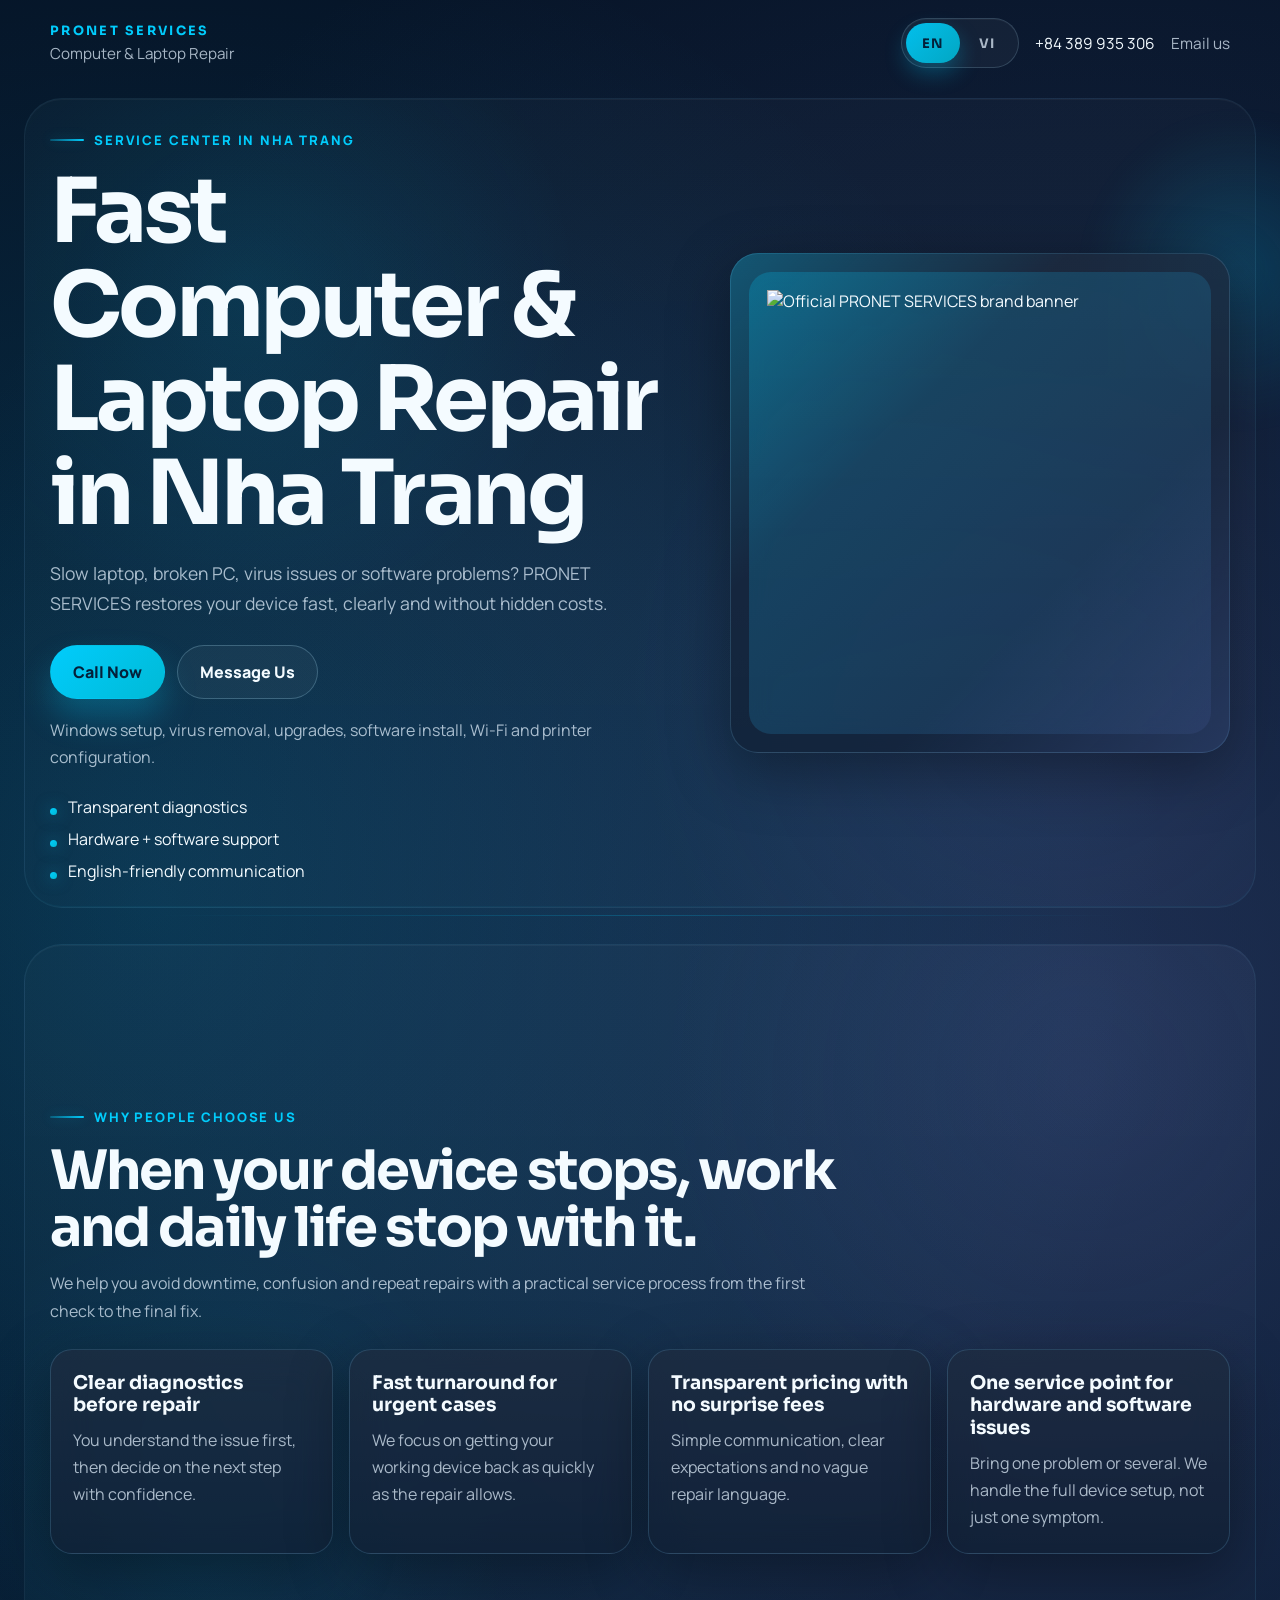
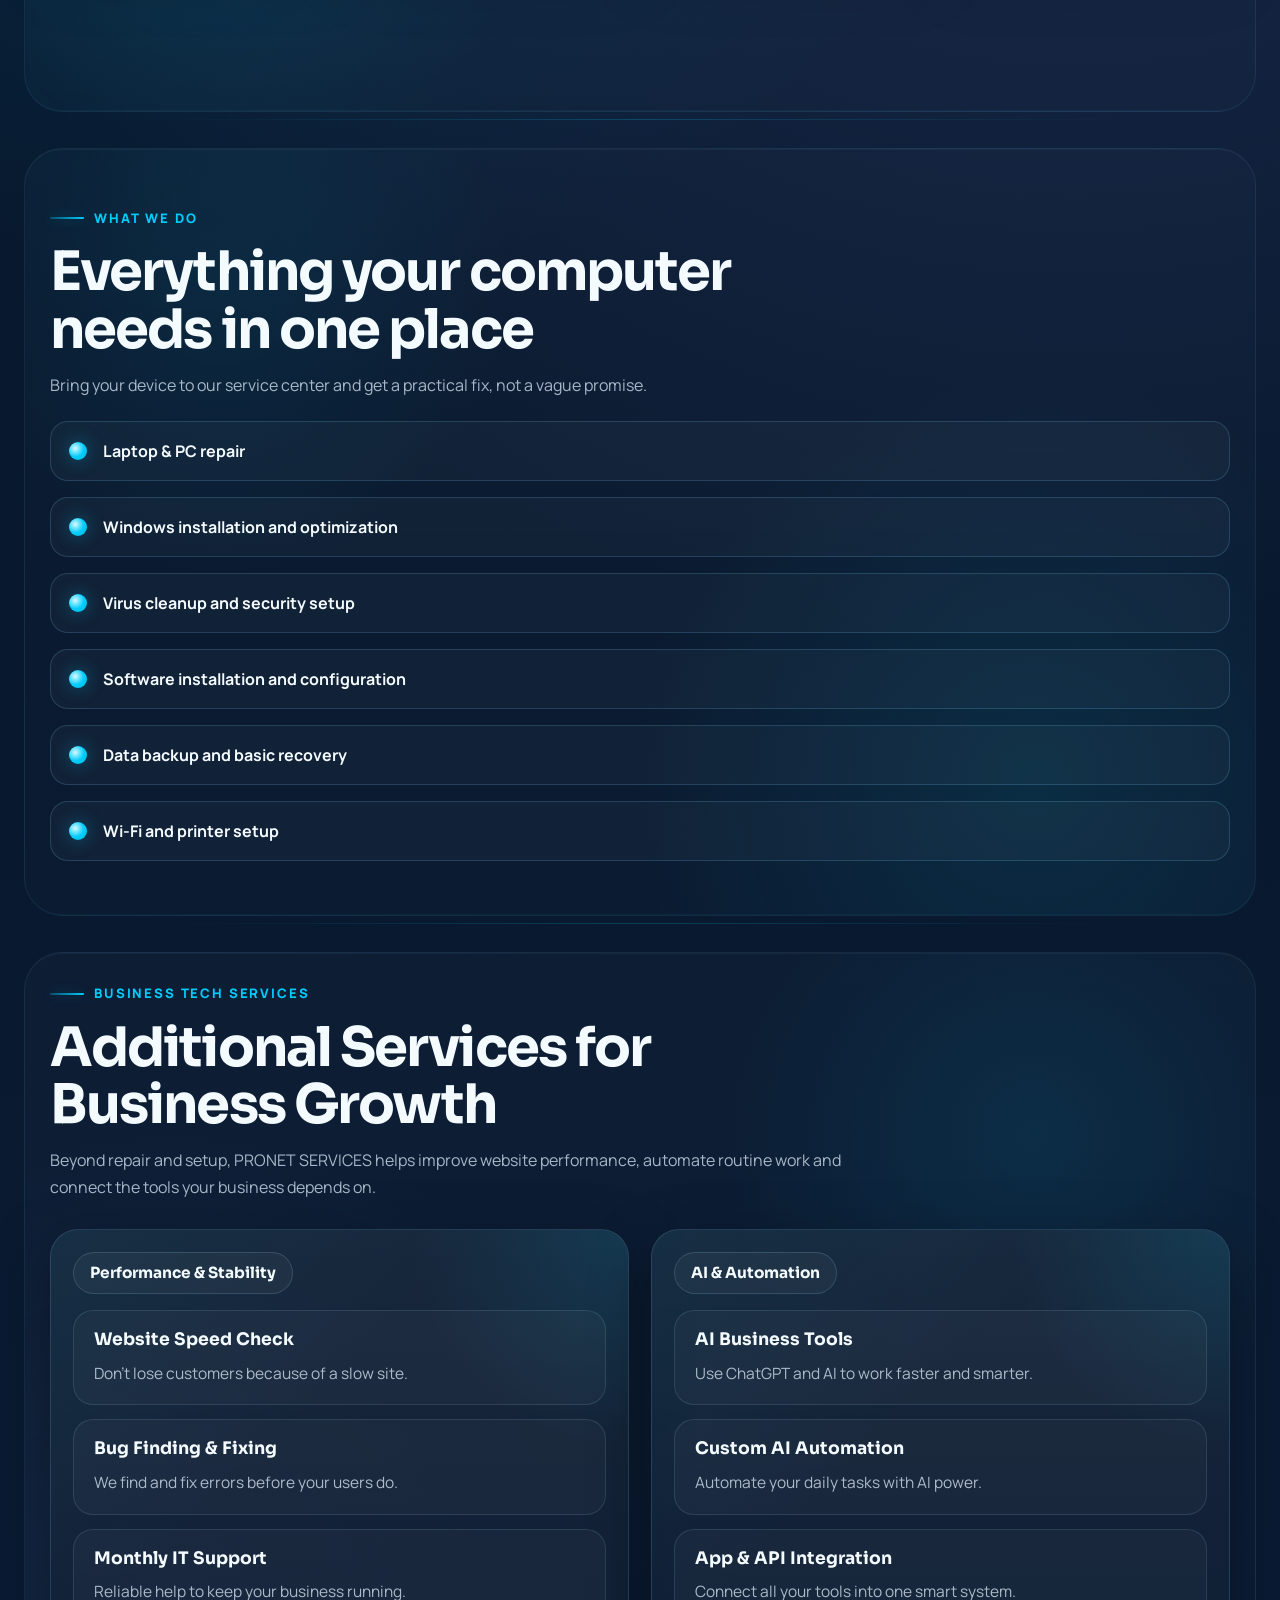
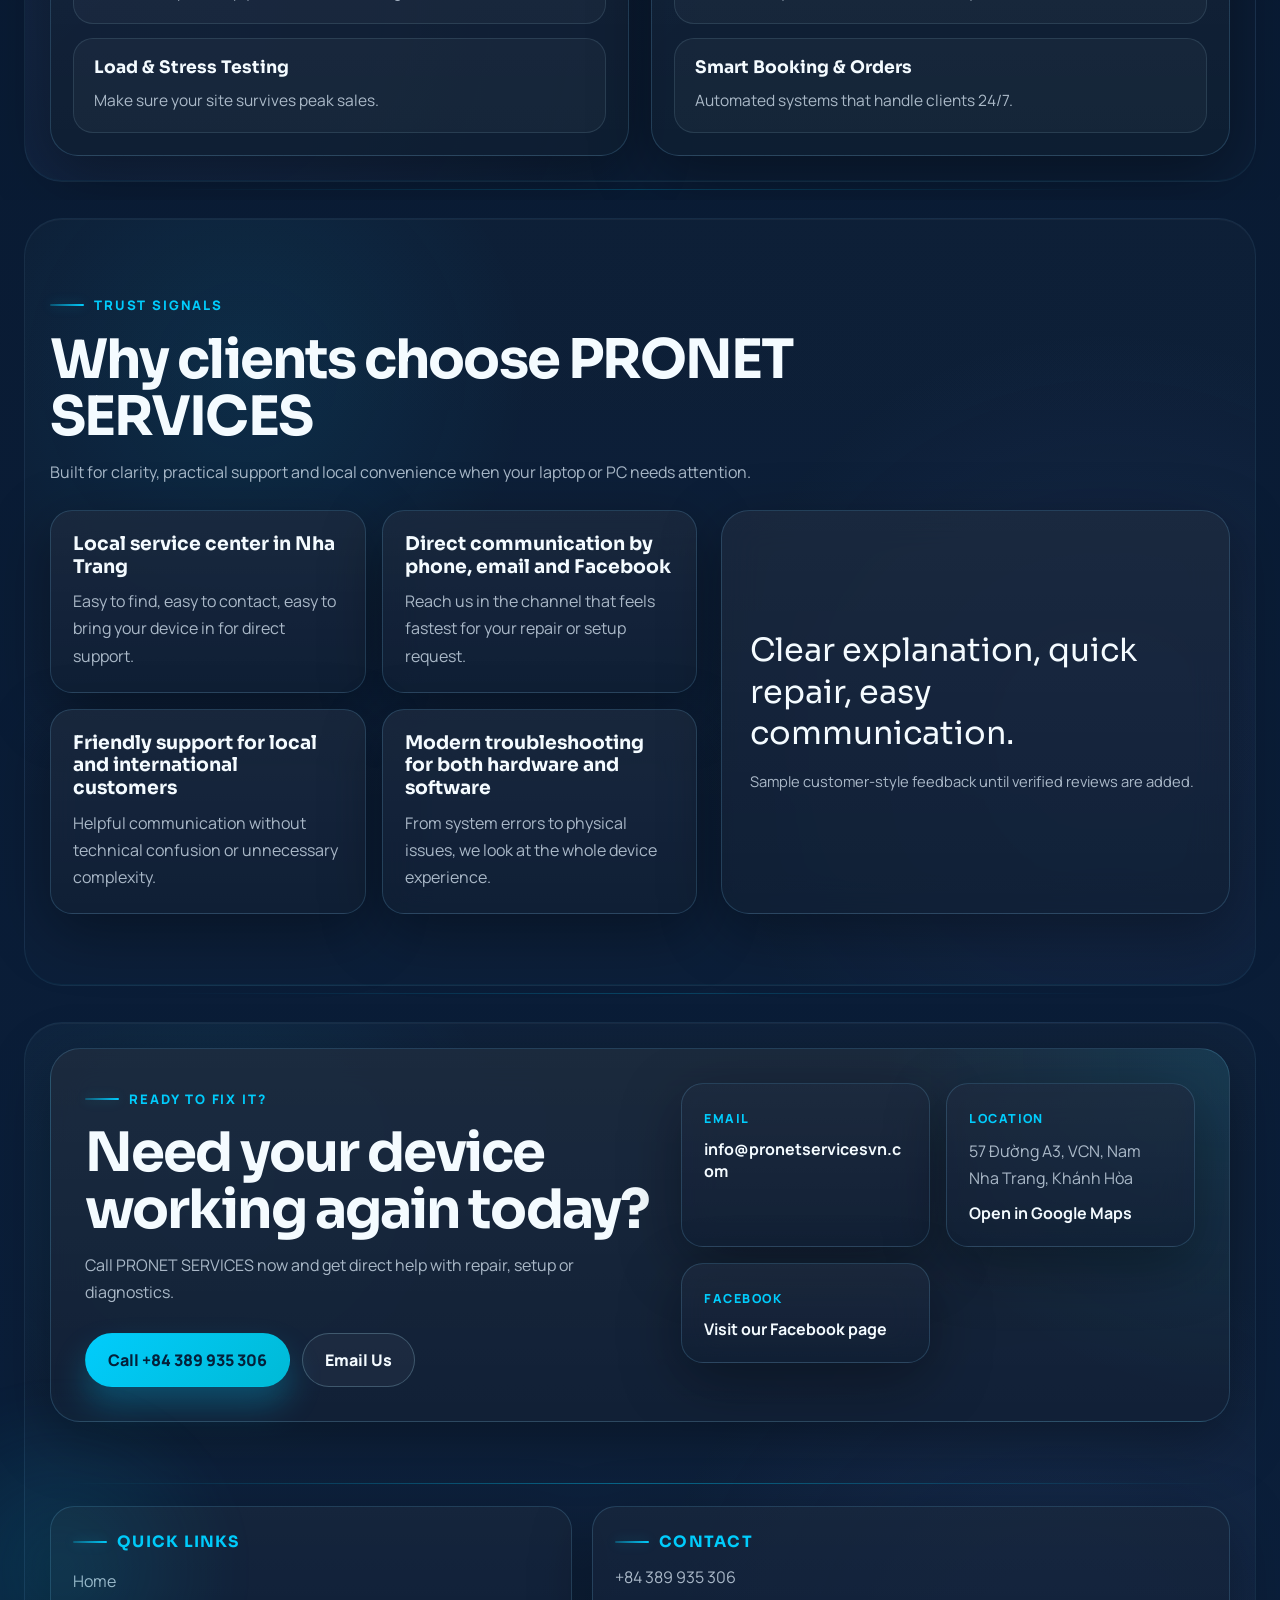
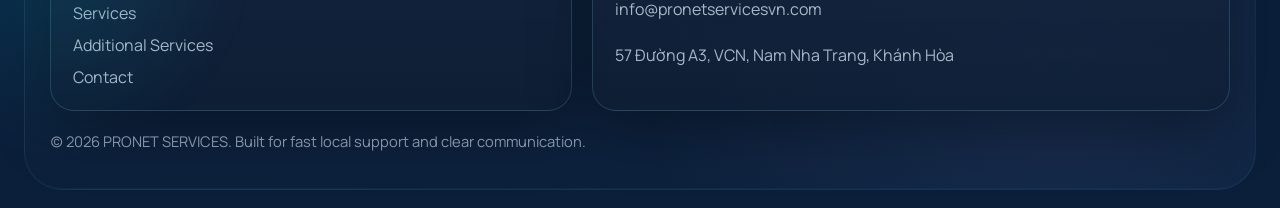
==== commit 2471cc88: "added favicon and facebook link" ====
--- a/test/index.html
+++ b/test/index.html
@@ -15,6 +15,7 @@
     href="https://fonts.googleapis.com/css2?family=Manrope:wght@400;500;600;700;800&family=Sora:wght@500;600;700;800&display=swap"
     rel="stylesheet"
   >
+  <link rel="icon" type="image/png" href="favicon.png">
   <link rel="stylesheet" href="styles.css">
 </head>
 <body>
@@ -274,7 +275,12 @@
               </div>
               <div class="detail-card">
                 <span class="detail-label" data-i18n="detailFacebook">Facebook</span>
-                <p data-i18n="facebookNote">QR contact available on the current brand banner</p>
+                <a
+                  href="https://www.facebook.com/profile.php?id=61576420379941"
+                  target="_blank"
+                  rel="noopener noreferrer"
+                  data-i18n="facebookNote"
+                >Visit our Facebook page</a>
               </div>
             </div>
           </div>
@@ -393,7 +399,7 @@
         locationValue: "57 Đường A3, VCN, Nam Nha Trang, Khánh Hòa",
         openMap: "Open in Google Maps",
         detailFacebook: "Facebook",
-        facebookNote: "QR contact available on the current brand banner",
+        facebookNote: "Visit our Facebook page",
         mapEyebrow: "Office location",
         mapTitle: "Visit our service point in Nha Trang",
         mapLead: "Use the map below to quickly build a route to our office.",
@@ -495,7 +501,7 @@
         mapTitle: "Ghé điểm dịch vụ của chúng tôi tại Nha Trang",
         mapLead: "Sử dụng bản đồ bên dưới để tạo lộ trình nhanh đến văn phòng.",
         mapAriaLabel: "Bản đồ Google với vị trí văn phòng",
-        facebookNote: "Mã QR liên hệ hiện có trên banner thương hiệu",
+        facebookNote: "Xem trang Facebook của chúng tôi",
         footerNavAriaLabel: "Điều hướng chân trang",
         footerNavTitle: "Liên kết nhanh",
         footerLinkHome: "Trang chủ",
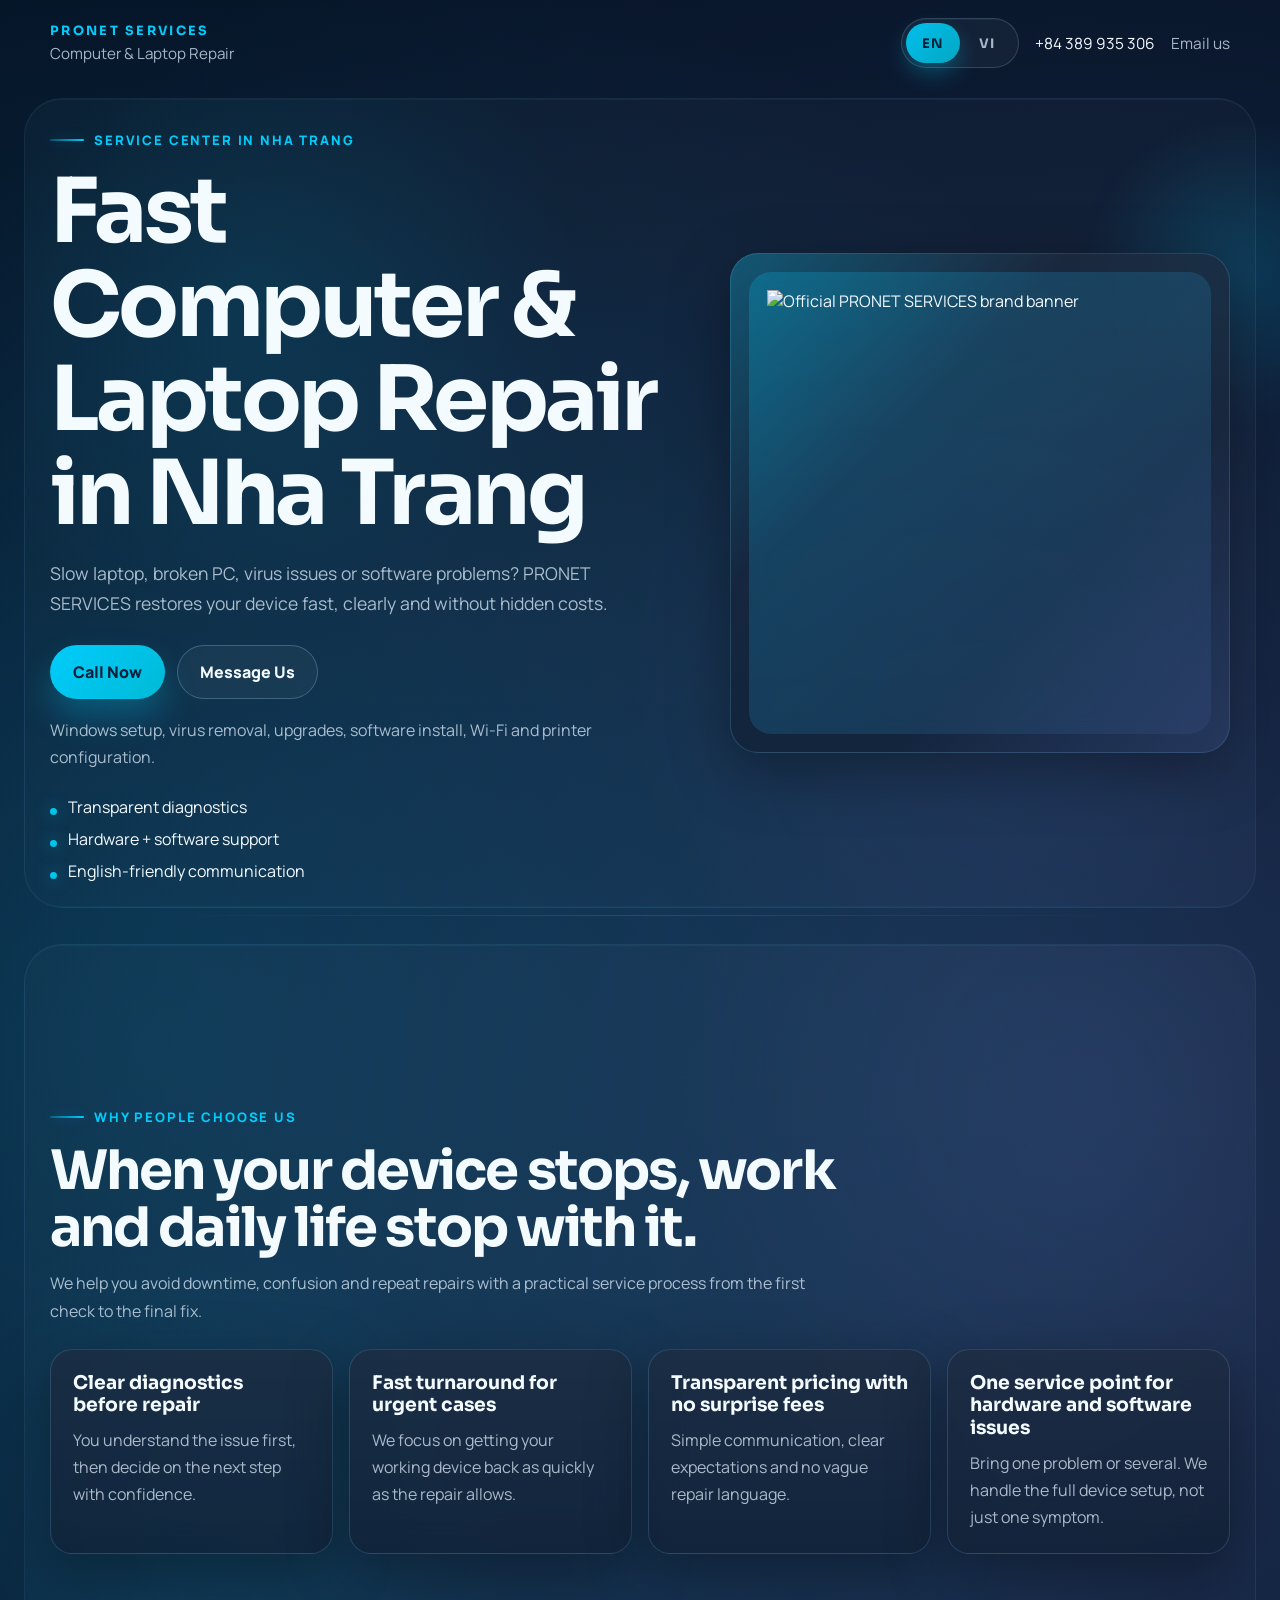
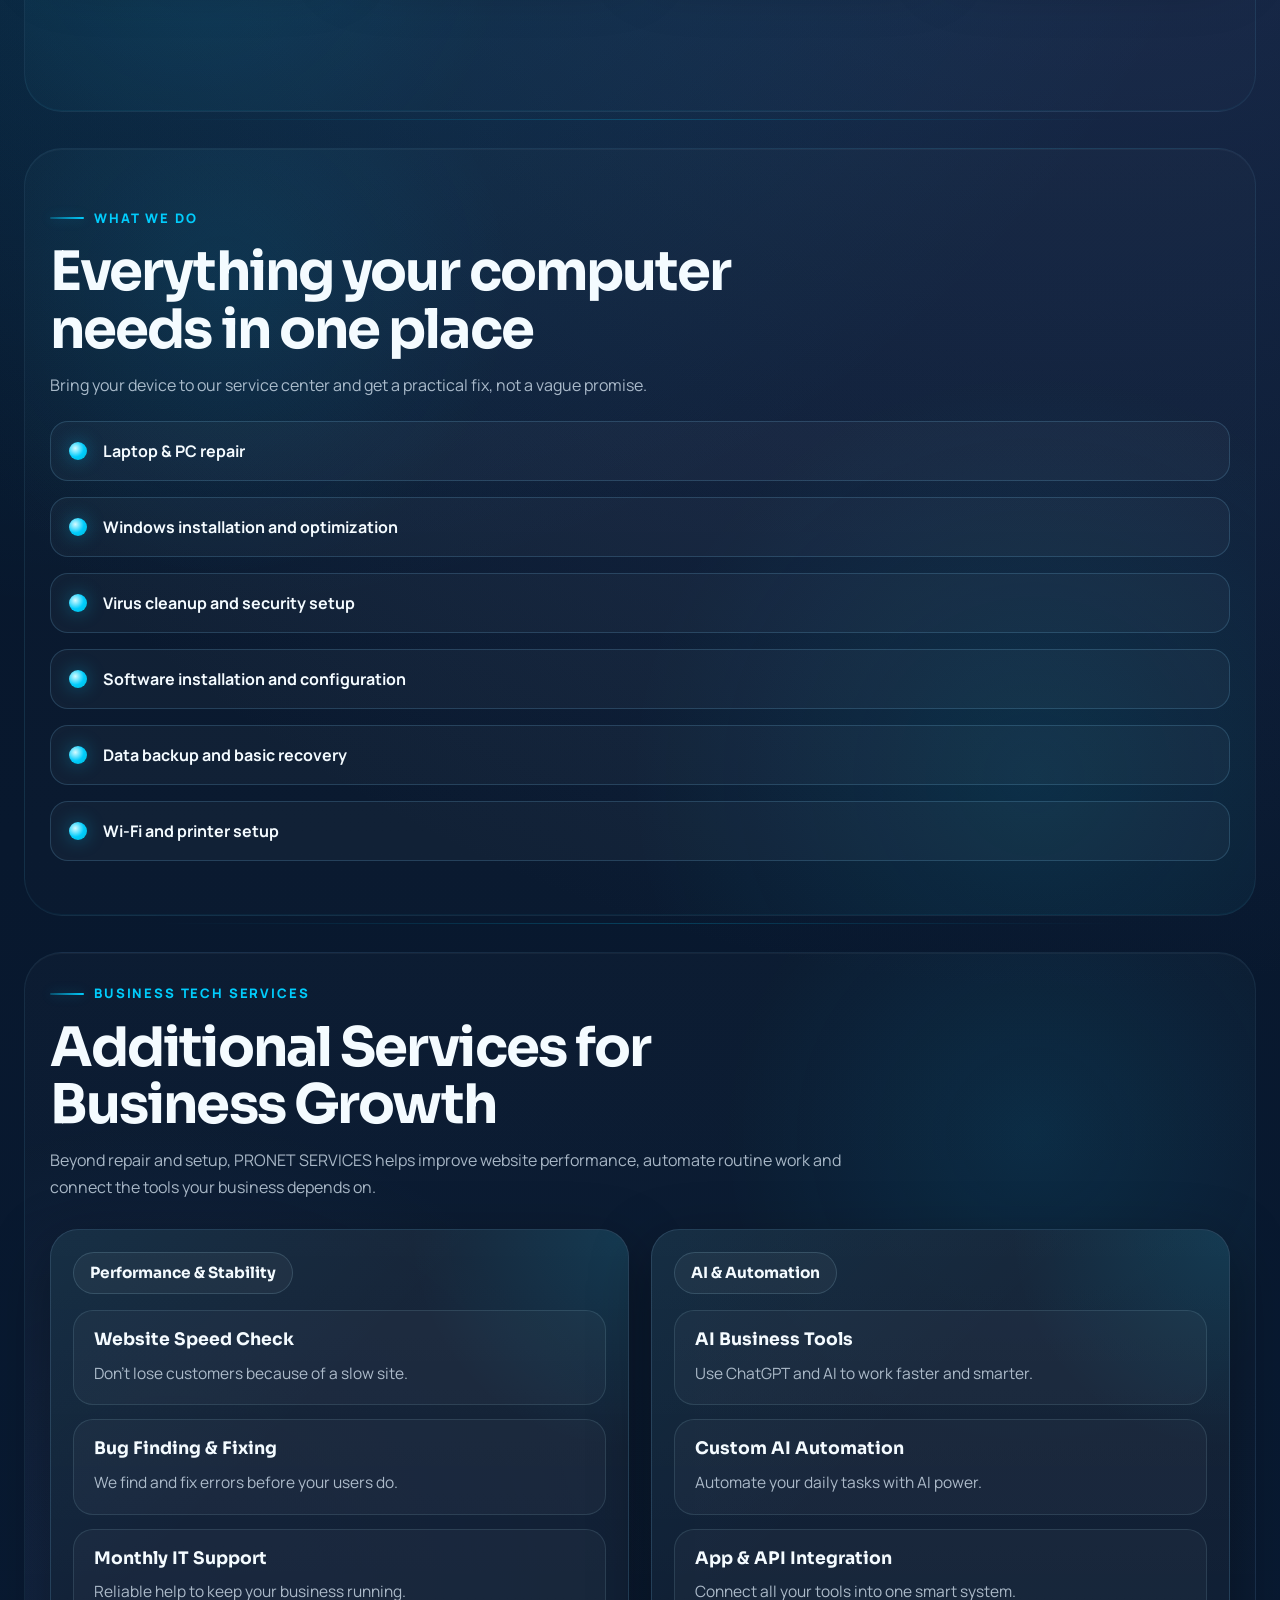
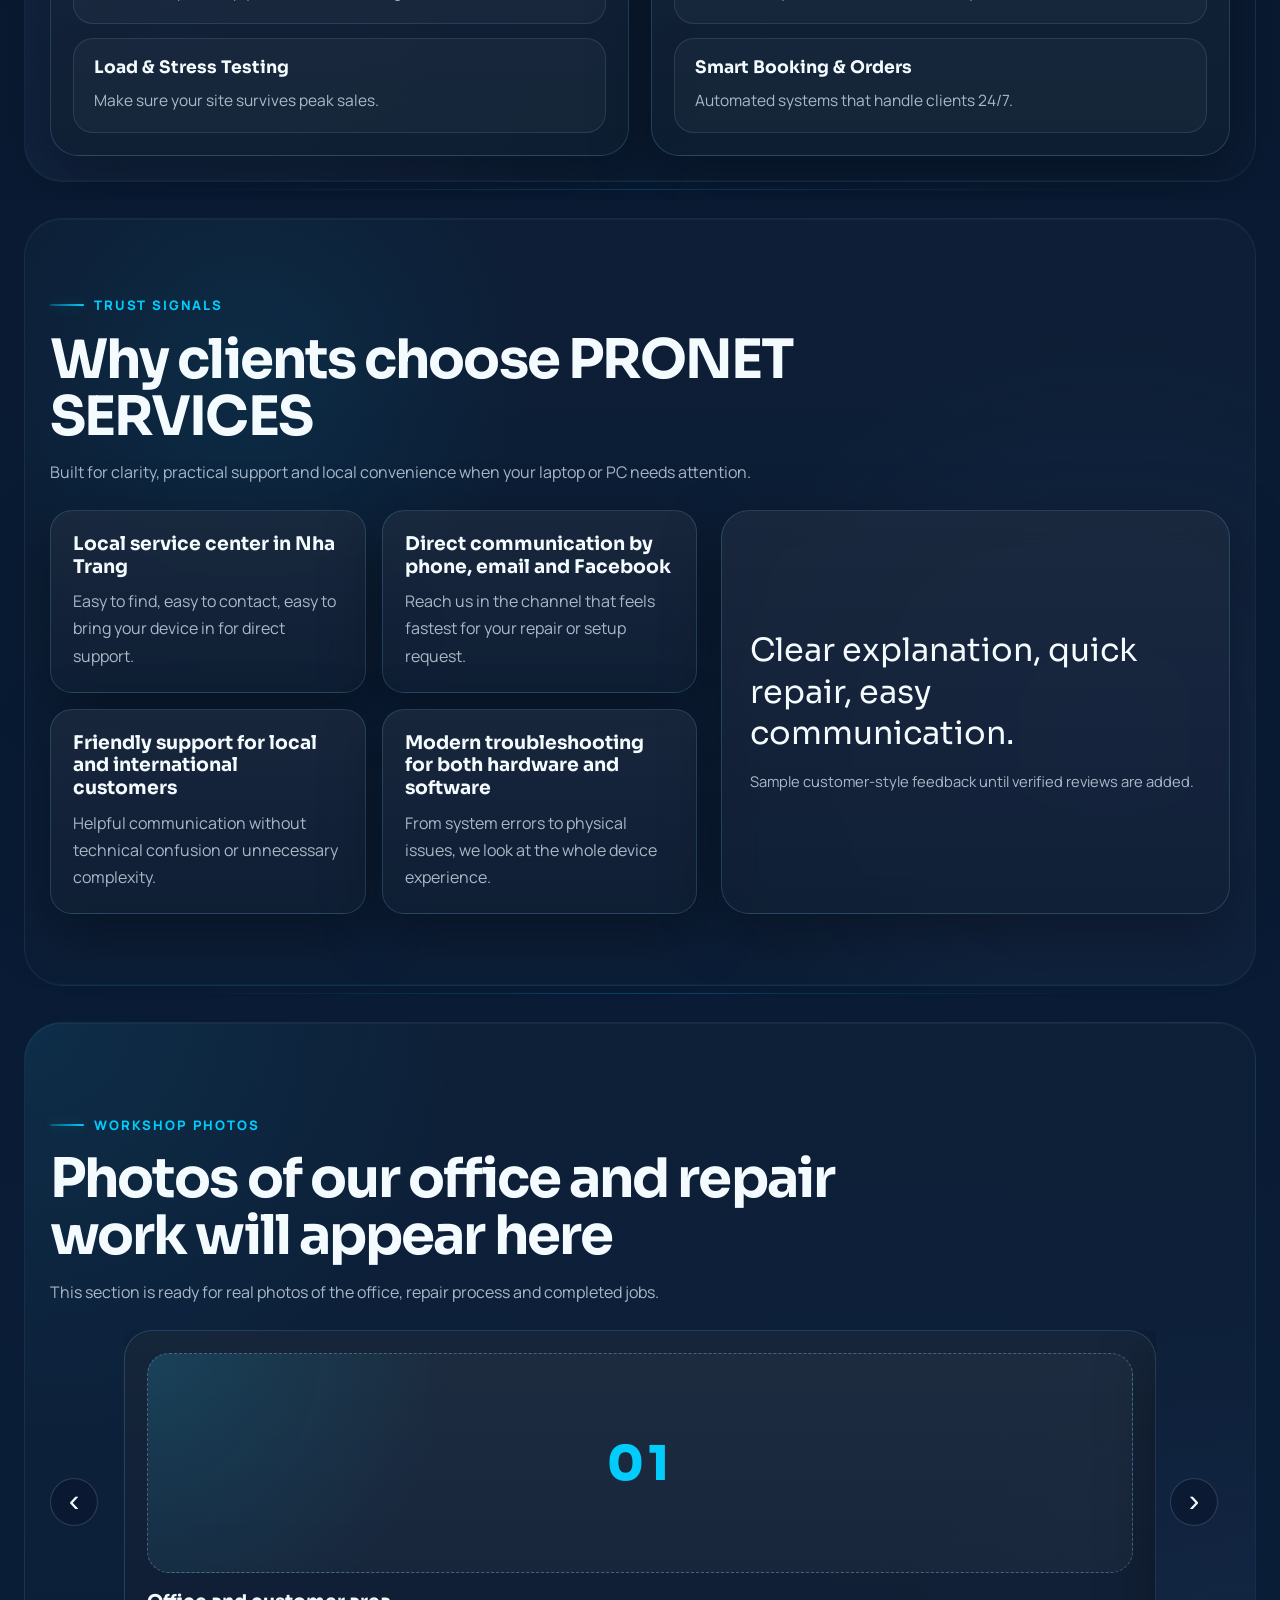
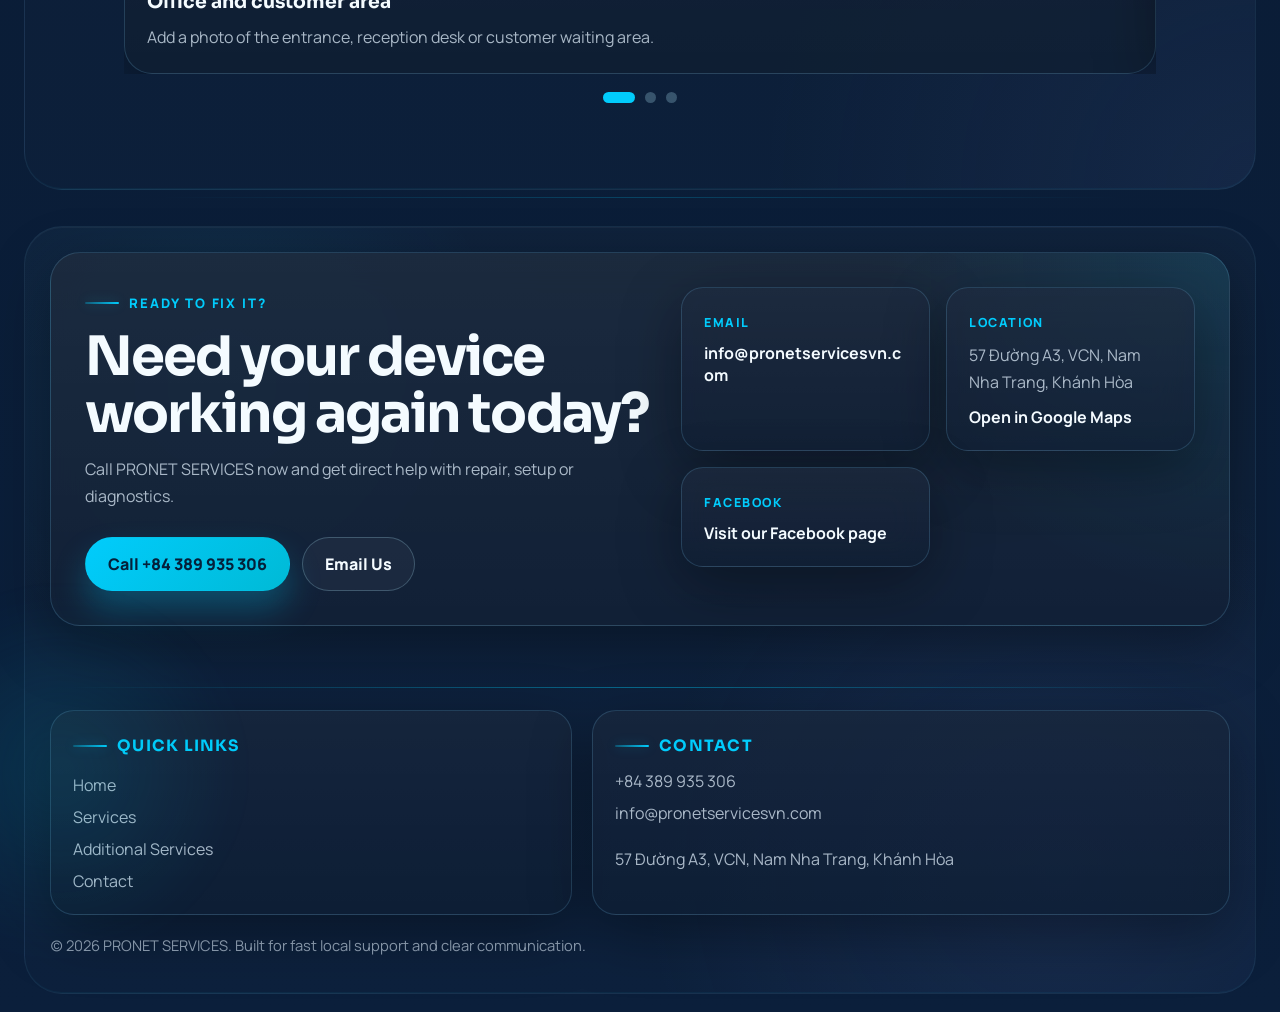
==== commit c5f5506e: "Add gallery section with carousel functionality and styles for improved visual presentation" ====
--- a/test/index.html
+++ b/test/index.html
@@ -237,6 +237,56 @@
               </blockquote>
               <p class="quote-note" data-i18n="quoteNote">Sample customer-style feedback until verified reviews are added.</p>
             </aside>
+          </div>
+        </div>
+      </section>
+
+      <section class="gallery section" id="gallery">
+        <div class="container">
+          <div class="section-head">
+            <p class="eyebrow" data-i18n="galleryEyebrow">Workshop photos</p>
+            <h2 data-i18n="galleryTitle">Photos of our office and repair work will appear here</h2>
+            <p data-i18n="galleryLead">
+              This section is ready for real photos of the office, repair process and completed jobs.
+            </p>
+          </div>
+
+          <div class="gallery-carousel" data-gallery-carousel aria-label="Photo carousel">
+            <button class="gallery-control gallery-control-prev" type="button" data-gallery-prev aria-label="Previous slide">
+              <span aria-hidden="true">‹</span>
+            </button>
+
+            <div class="gallery-viewport">
+              <div class="gallery-track" data-gallery-track>
+                <article class="gallery-card gallery-slide">
+                  <div class="gallery-media" aria-hidden="true">01</div>
+                  <h3 data-i18n="galleryCard1Title">Office and customer area</h3>
+                  <p data-i18n="galleryCard1Text">Add a photo of the entrance, reception desk or customer waiting area.</p>
+                </article>
+
+                <article class="gallery-card gallery-slide">
+                  <div class="gallery-media" aria-hidden="true">02</div>
+                  <h3 data-i18n="galleryCard2Title">Repair process</h3>
+                  <p data-i18n="galleryCard2Text">Use this slot for diagnostics, maintenance or device setup photos.</p>
+                </article>
+
+                <article class="gallery-card gallery-slide">
+                  <div class="gallery-media" aria-hidden="true">03</div>
+                  <h3 data-i18n="galleryCard3Title">Finished results</h3>
+                  <p data-i18n="galleryCard3Text">Show repaired laptops, PCs or successful service cases here.</p>
+                </article>
+              </div>
+            </div>
+
+            <button class="gallery-control gallery-control-next" type="button" data-gallery-next aria-label="Next slide">
+              <span aria-hidden="true">›</span>
+            </button>
+          </div>
+
+          <div class="gallery-dots" aria-label="Carousel navigation">
+            <button class="gallery-dot is-active" type="button" data-gallery-dot="0" aria-label="Go to slide 1" aria-pressed="true"></button>
+            <button class="gallery-dot" type="button" data-gallery-dot="1" aria-label="Go to slide 2" aria-pressed="false"></button>
+            <button class="gallery-dot" type="button" data-gallery-dot="2" aria-label="Go to slide 3" aria-pressed="false"></button>
           </div>
         </div>
       </section>
@@ -387,6 +437,15 @@
         trust3Text: "Helpful communication without technical confusion or unnecessary complexity.",
         trust4Title: "Modern troubleshooting for both hardware and software",
         trust4Text: "From system errors to physical issues, we look at the whole device experience.",
+        galleryEyebrow: "Workshop photos",
+        galleryTitle: "Photos of our office and repair work will appear here",
+        galleryLead: "This section is ready for real photos of the office, repair process and completed jobs.",
+        galleryCard1Title: "Office and customer area",
+        galleryCard1Text: "Add a photo of the entrance, reception desk or customer waiting area.",
+        galleryCard2Title: "Repair process",
+        galleryCard2Text: "Use this slot for diagnostics, maintenance or device setup photos.",
+        galleryCard3Title: "Finished results",
+        galleryCard3Text: "Show repaired laptops, PCs or successful service cases here.",
         quoteText: "Clear explanation, quick repair, easy communication.",
         quoteNote: "Sample customer-style feedback until verified reviews are added.",
         contactEyebrow: "Ready to fix it?",
@@ -485,6 +544,15 @@
         trust3Text: "Trao đổi dễ hiểu, không gây rối bởi quá nhiều thuật ngữ kỹ thuật.",
         trust4Title: "Chẩn đoán hiện đại cho cả phần cứng và phần mềm",
         trust4Text: "Từ lỗi hệ thống đến sự cố phần cứng, chúng tôi đánh giá tổng thể tình trạng thiết bị.",
+        galleryEyebrow: "Hình ảnh dịch vụ",
+        galleryTitle: "Ảnh văn phòng và quá trình sửa chữa sẽ xuất hiện tại đây",
+        galleryLead: "Phần này đã sẵn sàng để thêm ảnh thật về văn phòng, quá trình sửa chữa và các thiết bị đã hoàn thành.",
+        galleryCard1Title: "Văn phòng và khu vực khách hàng",
+        galleryCard1Text: "Thêm ảnh lối vào, quầy tiếp nhận hoặc khu vực chờ của khách hàng.",
+        galleryCard2Title: "Quá trình sửa chữa",
+        galleryCard2Text: "Dùng vị trí này cho ảnh chẩn đoán, bảo trì hoặc cài đặt thiết bị.",
+        galleryCard3Title: "Kết quả hoàn thiện",
+        galleryCard3Text: "Hiển thị laptop, PC đã sửa xong hoặc các ca dịch vụ thành công tại đây.",
         quoteText: "Giải thích rõ ràng, sửa chữa nhanh, giao tiếp dễ dàng.",
         quoteNote: "Nội dung mô phỏng đánh giá khách hàng cho đến khi có nhận xét xác thực.",
         contactEyebrow: "Sẵn sàng sửa chữa?",
@@ -569,6 +637,40 @@
       });
     });
 
+    const galleryCarousel = document.querySelector("[data-gallery-carousel]");
+
+    if (galleryCarousel) {
+      const galleryTrack = galleryCarousel.querySelector("[data-gallery-track]");
+      const gallerySlides = Array.from(galleryTrack.children);
+      const galleryPrev = galleryCarousel.querySelector("[data-gallery-prev]");
+      const galleryNext = galleryCarousel.querySelector("[data-gallery-next]");
+      const galleryDots = Array.from(document.querySelectorAll("[data-gallery-dot]"));
+      let activeSlideIndex = 0;
+
+      function updateGallery(index) {
+        activeSlideIndex = (index + gallerySlides.length) % gallerySlides.length;
+        galleryTrack.style.transform = `translateX(-${activeSlideIndex * 100}%)`;
+
+        gallerySlides.forEach((slide, slideIndex) => {
+          slide.setAttribute("aria-hidden", String(slideIndex !== activeSlideIndex));
+        });
+
+        galleryDots.forEach((dot, dotIndex) => {
+          const isActive = dotIndex === activeSlideIndex;
+          dot.classList.toggle("is-active", isActive);
+          dot.setAttribute("aria-pressed", String(isActive));
+        });
+      }
+
+      galleryPrev.addEventListener("click", () => updateGallery(activeSlideIndex - 1));
+      galleryNext.addEventListener("click", () => updateGallery(activeSlideIndex + 1));
+      galleryDots.forEach((dot, dotIndex) => {
+        dot.addEventListener("click", () => updateGallery(dotIndex));
+      });
+
+      updateGallery(0);
+    }
+
     const savedLanguage = localStorage.getItem(languageStorageKey);
     const initialLanguage = savedLanguage && translations[savedLanguage] ? savedLanguage : "en";
     applyTranslations(initialLanguage);
--- a/test/styles.css
+++ b/test/styles.css
@@ -548,6 +548,116 @@
   margin-top: 10px;
 }
 
+.gallery-carousel {
+  position: relative;
+  display: grid;
+  grid-template-columns: auto minmax(0, 1fr) auto;
+  align-items: center;
+  gap: 14px;
+}
+
+.gallery-viewport {
+  overflow: hidden;
+}
+
+.gallery-track {
+  display: flex;
+  transition: transform 0.35s ease;
+  will-change: transform;
+}
+
+.gallery-slide {
+  flex: 0 0 100%;
+}
+
+.gallery-card {
+  padding: 22px;
+  border: 1px solid var(--line);
+  border-radius: 28px;
+  background:
+    linear-gradient(180deg, rgba(255, 255, 255, 0.05), rgba(255, 255, 255, 0.02)),
+    rgba(9, 25, 46, 0.78);
+  box-shadow: var(--shadow);
+}
+
+.gallery-control {
+  display: inline-grid;
+  place-items: center;
+  width: 48px;
+  height: 48px;
+  border: 1px solid rgba(180, 234, 255, 0.18);
+  border-radius: 999px;
+  background: rgba(10, 25, 48, 0.82);
+  color: var(--text);
+  font-size: 2rem;
+  line-height: 1;
+  cursor: pointer;
+  transition:
+    transform 0.22s ease,
+    border-color 0.22s ease,
+    background-color 0.22s ease;
+}
+
+.gallery-control:hover {
+  transform: translateY(-2px);
+  border-color: var(--line-strong);
+  background: rgba(12, 32, 58, 0.94);
+}
+
+.gallery-control span {
+  transform: translateY(-2px);
+}
+
+.gallery-media {
+  display: grid;
+  place-items: center;
+  min-height: 220px;
+  border: 1px dashed rgba(180, 234, 255, 0.3);
+  border-radius: 22px;
+  background:
+    radial-gradient(circle at top left, rgba(1, 204, 252, 0.14), transparent 30%),
+    rgba(255, 255, 255, 0.03);
+  color: var(--primary);
+  font-family: "Sora", "Segoe UI", sans-serif;
+  font-size: clamp(2rem, 4vw, 3rem);
+  font-weight: 800;
+  letter-spacing: 0.08em;
+}
+
+.gallery-card h3 {
+  margin-top: 18px;
+}
+
+.gallery-card p {
+  margin-top: 10px;
+}
+
+.gallery-dots {
+  display: flex;
+  justify-content: center;
+  gap: 10px;
+  margin-top: 18px;
+}
+
+.gallery-dot {
+  width: 11px;
+  height: 11px;
+  padding: 0;
+  border: 0;
+  border-radius: 999px;
+  background: rgba(180, 234, 255, 0.26);
+  cursor: pointer;
+  transition:
+    transform 0.22s ease,
+    background-color 0.22s ease,
+    width 0.22s ease;
+}
+
+.gallery-dot.is-active {
+  width: 32px;
+  background: var(--primary);
+}
+
 .extras-head {
   margin-bottom: 28px;
 }
@@ -911,6 +1021,24 @@
     width: 100%;
   }
 
+  .gallery-carousel {
+    grid-template-columns: 1fr;
+  }
+
+  .gallery-control {
+    position: absolute;
+    top: 110px;
+    z-index: 1;
+  }
+
+  .gallery-control-prev {
+    left: 12px;
+  }
+
+  .gallery-control-next {
+    right: 12px;
+  }
+
   .topbar-actions {
     justify-content: flex-start;
     flex-wrap: wrap;
@@ -1011,6 +1139,10 @@
 
   .benefits-grid {
     grid-template-columns: repeat(4, minmax(0, 1fr));
+  }
+
+  .gallery-carousel {
+    grid-template-columns: 60px minmax(0, 1fr) 60px;
   }
 
   .contact-card {
